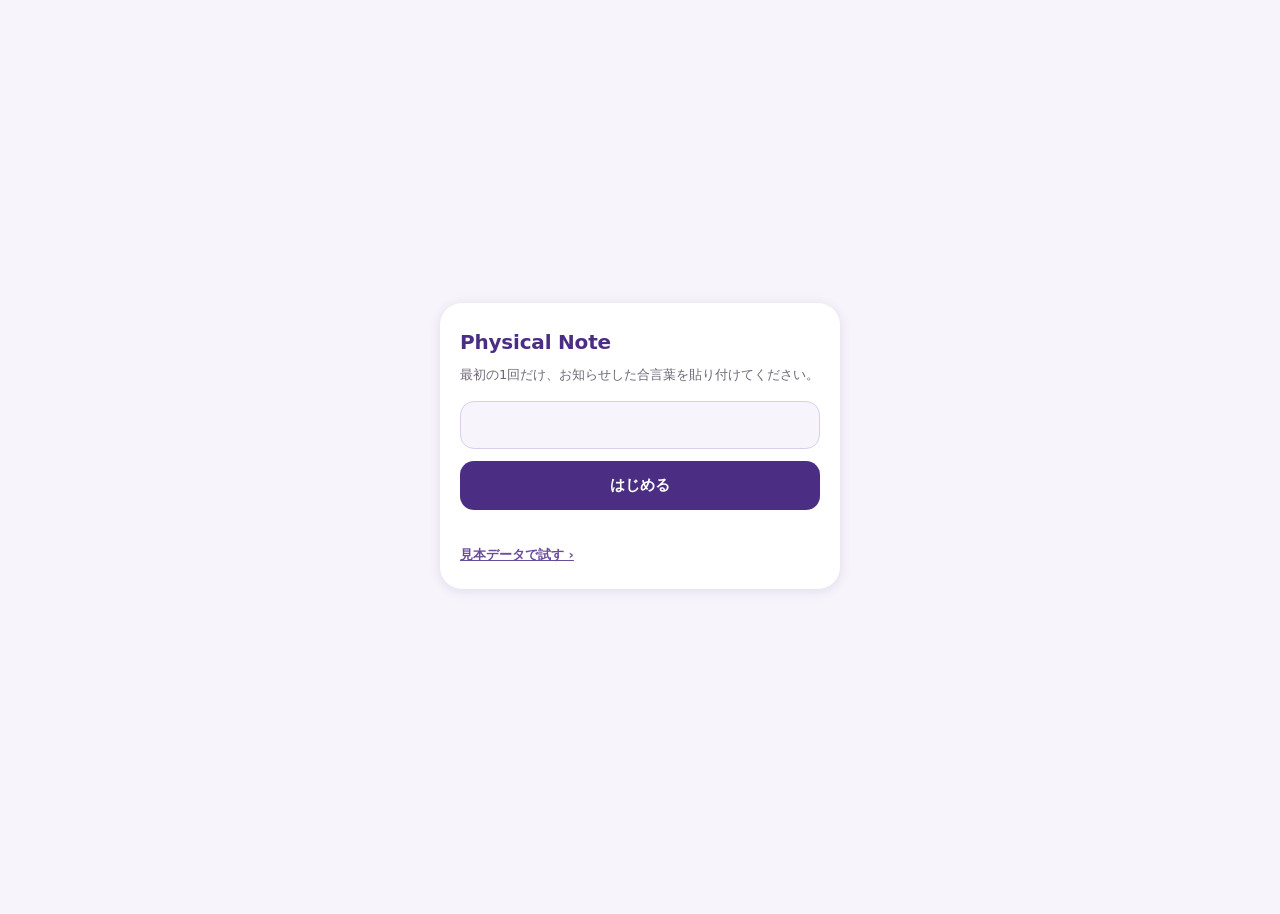
==== index.html @ b38d7dc5 "自分用アプリとGemini版のアプリ名を Physical Note に Co-Authored-By: Claude Opus 5.5 (1M context) <noreply@anthropic" ====
<!DOCTYPE html>
<html lang="ja">
<head>
<meta charset="utf-8">
<title>Physical Note</title>
<meta name="viewport" content="width=device-width, initial-scale=1, viewport-fit=cover">
<meta name="apple-mobile-web-app-capable" content="yes">
<meta name="mobile-web-app-capable" content="yes">
<meta name="apple-mobile-web-app-status-bar-style" content="black-translucent">
<meta name="apple-mobile-web-app-title" content="Physical Note">
<meta name="theme-color" content="#4b2e83">
<meta name="referrer" content="no-referrer">
<link rel="preconnect" href="https://script.google.com" crossorigin>
<link rel="preconnect" href="https://script.googleusercontent.com" crossorigin>
<link rel="apple-touch-icon" href="icon-180.png">
<link rel="icon" type="image/png" href="icon-180.png">
<style>
:root{
  --ink:#2a2238; --sub:#6e6878; --line:#f0ecf6; --bg:#f7f4fb; --card:#fff;
  --p900:#2e1b57; --p800:#4b2e83; --p600:#6a4c9c; --p400:#9a82c4; --p200:#e6dcf5; --p100:#eee8f7;
  --o700:#a3410a; --o500:#d55e00; --o100:#fdebdd; --b700:#0b4f80; --b100:#dcebf7; --y700:#7a5200; --y100:#fff3cf;
}
*{box-sizing:border-box;margin:0;padding:0;-webkit-tap-highlight-color:transparent}
html{-webkit-text-size-adjust:100%;background:var(--bg);overscroll-behavior-y:none}
body{background:var(--bg);color:var(--ink);font:15px/1.5 -apple-system,BlinkMacSystemFont,"Hiragino Sans","Hiragino Kaku Gothic ProN","Noto Sans JP","Yu Gothic UI",Meiryo,system-ui,sans-serif;padding-bottom:calc(78px + env(safe-area-inset-bottom))}
button{font:inherit;border:0;background:none;color:inherit;cursor:pointer;touch-action:manipulation;-webkit-user-select:none;user-select:none;transition:transform .1s ease-out,background-color .1s ease-out}
button:active{transform:scale(.96)}
button:disabled{opacity:.35;transform:none;cursor:default}
.num{font-variant-numeric:tabular-nums}
.wrap{max-width:560px;margin:0 auto}

/* ヘッダー */
.top{background:linear-gradient(135deg,var(--p800),var(--p600));color:#fff;padding:calc(10px + env(safe-area-inset-top)) 16px 14px;border-radius:0 0 22px 22px}
.trow{display:flex;justify-content:space-between;align-items:center;min-height:32px}
.trow .t{font-size:12.5px;font-weight:600;opacity:.88;letter-spacing:.04em}
.datebar{display:flex;align-items:center;justify-content:space-between;margin-top:2px}
.datebar .d,.mhead .m{font-size:22px;font-weight:700;line-height:1.2;letter-spacing:-.01em;font-feature-settings:"palt"}
.round{width:44px;height:44px;border-radius:50%;background:rgba(255,255,255,.16);font-size:22px;display:flex;align-items:center;justify-content:center;color:#fff}
.round:active{background:rgba(255,255,255,.34)}
.chips{display:flex;gap:8px;justify-content:center;margin-top:10px}
.chip{padding:8px 15px;border-radius:18px;font-size:13px;font-weight:700;letter-spacing:.01em;display:inline-flex;align-items:center;gap:6px}
.chip.w{background:#fff;color:var(--p800)}
.chip.w:active{background:var(--p200)}
.chip.g{background:rgba(255,255,255,.16);color:#fff}
.chip.g:active{background:rgba(255,255,255,.34)}
.week{position:relative;margin-top:12px}
.wsel{position:absolute;top:0;left:0;height:100%;border-radius:14px;background:#fff;will-change:transform;box-shadow:0 2px 8px rgba(46,27,87,.18)}
.wbtns{position:relative;display:flex;justify-content:space-between}
.wbtns button{width:13.5%;text-align:center;font-size:11px;padding:6px 0 5px;border-radius:14px;color:#fff;letter-spacing:.02em}
.wbtns button b{display:block;font-size:17px;line-height:1.25;margin-top:1px;letter-spacing:0}
.wbtns button.sel{color:var(--p800)}
.wbtns button.tdy:not(.sel) b{text-decoration:underline;text-underline-offset:3px}
.wbtns i{display:block;width:5px;height:5px;border-radius:50%;margin:3px auto 0}
.wbtns i.on{background:#ffb27a}
.wbtns .sel i.on{background:var(--o500)}
.mhead{display:flex;justify-content:space-between;align-items:center;margin-top:4px}
.mhead .ctl{display:flex;gap:8px}

/* 横スワイプでめくる領域 */
.pager{position:relative;overflow:hidden;touch-action:pan-y;padding-bottom:6px}
.pane{will-change:transform}
.ghost{position:absolute;top:0;left:0;width:100%;pointer-events:none}

/* カード */
.card{background:var(--card);border-radius:18px;margin:12px 16px 0;padding:14px 16px;box-shadow:0 1px 3px rgba(75,46,131,.08)}
.card h3{font-size:13px;color:var(--sub);margin-bottom:10px;display:flex;justify-content:space-between;align-items:center;font-weight:700;letter-spacing:.02em}
.card h3 .a{color:var(--p800);font-weight:700;padding:4px 0 4px 10px}
.kc{display:flex;align-items:center;gap:16px}
.pfc{flex:1;font-size:12.5px}
.pfc .l{display:flex;justify-content:space-between;margin-top:9px}
.pfc .l:first-child{margin-top:0}
.pfc .l b{color:var(--p800)}
.bar{height:8px;border-radius:4px;background:var(--p100);overflow:hidden;margin-top:4px}
.bar span{display:block;height:100%;width:0;background:var(--p600);border-radius:4px;transition:width .45s cubic-bezier(.2,.8,.2,1),background-color .2s}
.bar span.over{background:var(--o500)}
.pfc .rest{font-size:11.5px;color:var(--sub);text-align:right;margin-top:2px;min-height:1.4em}
.pfc .rest b{color:var(--p800);font-size:13px}
.pfc .rest.over,.pfc .rest.over b{color:var(--o700)}
.pfc .rest.done{color:var(--p600);font-weight:700}
.note{font-size:11.5px;color:var(--sub);margin-top:10px;letter-spacing:.01em}
.note:empty{display:none}
.wt{display:flex;gap:10px}
.wt div{flex:1;border-radius:14px;padding:10px 12px;font-size:12px;color:var(--sub)}
.wt div b{display:block;font-size:20px;line-height:1.25;color:var(--ink);margin-top:2px;letter-spacing:-.01em}
.am{background:var(--bg)} .pm{background:var(--o100)}
.item{display:flex;gap:10px;padding:10px 0;border-top:1px solid var(--line);font-size:13px;line-height:1.45;align-items:flex-start}
.item:first-child{border-top:none;padding-top:2px}
.item .body{flex:1;min-width:0;overflow-wrap:anywhere}
.item small{display:block;color:var(--sub);font-size:11.5px;margin-top:3px;letter-spacing:.01em}
.item .k{font-weight:700;color:var(--p800);white-space:nowrap}
.tag{flex:none;font-size:11px;font-weight:700;padding:3px 8px;border-radius:10px;background:var(--o100);color:var(--o700);letter-spacing:.02em}
.tag.p{background:var(--p200);color:var(--p800)} .tag.b{background:var(--b100);color:var(--b700)} .tag.y{background:var(--y100);color:var(--y700)}
.empty{color:var(--sub);font-size:13px;padding:4px 0}
.kv{display:flex;justify-content:space-between;padding:9px 0;border-top:1px solid var(--line);font-size:13px}
.kv:first-child{border-top:none;padding-top:2px}
.kv b{color:var(--p800)}
.loading .card{opacity:.55}

/* 下のナビ（半透明） */
.nav{position:fixed;left:0;right:0;bottom:0;z-index:20;display:flex;padding-bottom:env(safe-area-inset-bottom);background:rgba(255,255,255,.72);-webkit-backdrop-filter:blur(20px) saturate(180%);backdrop-filter:blur(20px) saturate(180%);box-shadow:0 -.5px 0 rgba(75,46,131,.22)}
.nav{justify-content:center}
.nav button{flex:1;max-width:187px;padding:8px 0 7px;font-size:11px;font-weight:600;color:var(--sub);letter-spacing:.02em}
.nav button:active{transform:scale(.92)}
.nav button svg{display:block;margin:0 auto 2px}
.nav button.on{color:var(--p800);font-weight:700}

/* 記録一覧のタブ */
.tabs{display:flex;flex-wrap:wrap;gap:7px;padding:12px 16px 0}
.tabs button{font-size:13px;padding:8px 13px;border-radius:18px;background:#fff;color:var(--p800);border:1px solid #d9cfe9;font-weight:700}
.tabs button:active{background:var(--p100)}
.tabs button.on{background:var(--p800);color:#fff;border-color:var(--p800)}
.sortbar{display:flex;justify-content:flex-end;padding:10px 16px 0}
.sortbar button{min-width:8.5em;text-align:center;font-size:13px;padding:7px 12px;border-radius:16px;background:#fff;color:var(--p800);border:1px solid #d9cfe9;font-weight:700}
.sortbar button:active{background:var(--p100)}
.sortbar button.off{visibility:hidden}

/* カレンダー（下から出るシート） */
.dim{position:fixed;inset:0;background:rgba(30,20,50,.38);z-index:30;opacity:0;pointer-events:none}
.dim.on{pointer-events:auto}
.sheet{position:fixed;left:0;right:0;bottom:-40px;max-width:560px;margin:0 auto;z-index:31;background:#fff;border-radius:24px 24px 0 0;padding:0 18px calc(58px + env(safe-area-inset-bottom));box-shadow:0 -8px 30px rgba(46,27,87,.18);transform:translate3d(0,120%,0);visibility:hidden;touch-action:none}
.grab{padding:8px 0 12px}
.grab i{display:block;width:40px;height:5px;border-radius:3px;background:#d9cfe9;margin:0 auto}
.srow{display:flex;justify-content:space-between;align-items:center}
.srow b{font-size:17px;letter-spacing:-.01em}
.srow .chip{background:var(--bg);color:var(--p800)}
.srow .chip:active{background:var(--p200)}
.months{display:flex;flex-wrap:wrap;gap:6px;margin:10px 0 8px}
.months button{font-size:12.5px;padding:6px 10px;border-radius:13px;background:var(--bg);color:var(--p800)}
.months button.on{background:var(--p600);color:#fff;font-weight:700}
#calBox{touch-action:none;padding-bottom:0}
.cal{width:100%;border-collapse:collapse;table-layout:fixed}
.cal th{font-size:11px;color:var(--sub);font-weight:500;padding:4px 0}
.cal td{text-align:center;padding:1px 0;height:48px;vertical-align:top}
.cal td button{width:44px;height:46px;border-radius:23px;font-size:15px;display:inline-flex;flex-direction:column;align-items:center;justify-content:center}
.cal td button span{width:36px;height:36px;line-height:36px;border-radius:50%;display:block}
.cal td.sel button span{background:var(--p600);color:#fff;font-weight:700}
.cal td.tdy:not(.sel) button span{box-shadow:inset 0 0 0 2px var(--o500);color:var(--o700);font-weight:700}
.cal td i{display:block;width:5px;height:5px;border-radius:50%;margin-top:1px}
.cal td i.on{background:var(--o500)}
.legend{font-size:11.5px;color:var(--sub);margin-top:4px}
.legend span{display:inline-block;width:6px;height:6px;border-radius:50%;background:var(--o500);vertical-align:middle;margin-right:4px}

/* 読み込み表示とエラー */
body::before{content:"";position:fixed;top:0;left:0;right:0;height:env(safe-area-inset-top);background:var(--p800);z-index:45}
/* 下に引っ張って更新：引っ張った分のすき間も紫で埋める */
body{overscroll-behavior-y:none;min-height:100vh}
.ptr{position:fixed;top:env(safe-area-inset-top);left:0;right:0;height:0;z-index:44;background:var(--p800);color:#fff;display:flex;align-items:center;justify-content:center;overflow:hidden;pointer-events:none}
.ptr svg{opacity:0}
.ptr.spin svg{opacity:1;animation:ptrspin .8s linear infinite}
@keyframes ptrspin{to{transform:rotate(360deg)}}
.load{position:fixed;top:env(safe-area-inset-top);left:0;right:0;height:3px;z-index:40;opacity:0;transition:opacity .2s;background:linear-gradient(90deg,transparent,var(--o500),transparent);background-size:200% 100%}
.load.on{opacity:1;animation:ld 1.1s linear infinite} /* 読み込み中だけ動かす（ずっと動かすと画面が重くなる） */
@keyframes ld{from{background-position:100% 0}to{background-position:-100% 0}}
.err{margin:12px 16px 0;padding:12px 14px;border-radius:14px;background:var(--o100);color:var(--o700);font-size:13px;display:none;align-items:center;gap:10px}
.err.on{display:flex}
.err span{flex:1}
.err button{flex:none;background:#fff;color:var(--o700);font-weight:700;padding:7px 12px;border-radius:14px}
svg text{font-family:inherit}
.legend2{display:flex;gap:14px;font-size:11.5px;color:var(--sub);margin-top:6px}
.legend2 span::before{content:"";display:inline-block;width:12px;height:3px;border-radius:2px;margin-right:4px;vertical-align:middle;background:var(--c)}
.hide{display:none!important}

@media (prefers-reduced-motion: reduce){
  button{transition:none} button:active{transform:none;opacity:.6}
  .bar span{transition:none} .load{animation:none;background:var(--o500);height:2px}
}
@media (prefers-reduced-transparency: reduce){
  .nav{background:#fff;-webkit-backdrop-filter:none;backdrop-filter:none}
}
@media (prefers-contrast: more){
  .nav{background:#fff;-webkit-backdrop-filter:none;backdrop-filter:none;box-shadow:0 -1px 0 var(--p800)}
  .card{box-shadow:none;border:1px solid #b5a8cc}
  :root{--sub:#4f4a58}
}
.keyp{position:fixed;inset:0;z-index:60;background:var(--bg);display:flex;align-items:center;justify-content:center;padding:calc(16px + env(safe-area-inset-top)) calc(16px + env(safe-area-inset-right)) calc(24px + env(safe-area-inset-bottom)) calc(16px + env(safe-area-inset-left))} /* 時刻やカメラの部分にかからないよう、上は画面のすき間の分だけ下げる */
.keyp[hidden]{display:none}
.keyc{width:100%;max-width:400px;background:var(--card);border-radius:22px;padding:24px 20px;box-shadow:0 2px 12px rgba(75,46,131,.12)}
.keyc h2{font-size:20px;color:var(--p800);letter-spacing:-.01em}
.keyc p{font-size:13px;color:var(--sub);margin-top:8px}
.keyc input{width:100%;margin-top:16px;font:16px/1.4 ui-monospace,SFMono-Regular,Menlo,monospace;padding:12px 14px;border-radius:14px;border:1px solid #d9cfe9;background:var(--bg);color:var(--ink)}
.keyc input:focus{outline:2px solid var(--p600);outline-offset:1px}
.keyc button{width:100%;margin-top:12px;padding:13px 0;border-radius:14px;background:var(--p800);color:#fff;font-weight:700;font-size:15px}
.keyc .kerr{color:var(--o700);min-height:1.5em}
.links{display:flex;gap:6px}
.links[hidden]{display:none}
.sheetlink.gear{display:flex;align-items:center;padding:4px 7px}
.sheetlink{font-size:12px;font-weight:700;color:#fff;opacity:.9;text-decoration:none;padding:4px 10px;border-radius:999px;background:rgba(255,255,255,.16)}
.sheetlink[hidden]{display:none}
.gemc{max-height:100%;overflow-y:auto;-webkit-overflow-scrolling:touch}
.gemc ol{font-size:13px;color:var(--sub);margin:8px 0 0 1.3em}
.gemc li{margin-top:4px}
.gemc textarea{width:100%;height:30vh;margin-top:14px;font:12px/1.5 ui-monospace,SFMono-Regular,Menlo,monospace;padding:10px 12px;border-radius:14px;border:1px solid #d9cfe9;background:var(--bg);color:var(--ink);resize:vertical}
.gemc .sub{background:transparent;color:var(--p800);border:1px solid #d9cfe9}
/* 見る年の切り替え */
.tbtns{display:flex;gap:6px;align-items:center}
/* ボタンが4つ並ぶので、文字を折り返さず詰める。狭い画面では左の名前を省略する */
.trow .t{flex:1;min-width:0;overflow:hidden;text-overflow:ellipsis;white-space:nowrap}
.trow .links{gap:5px}
.trow .sheetlink{white-space:nowrap;padding:4px 9px}
.trow .sheetlink.gear{padding:4px 7px}
.keyc h3{font-size:14px;color:var(--ink);margin-top:20px;padding-top:14px;border-top:1px solid var(--line)}
.keyc .open{display:block;text-align:center;margin-top:14px;padding:13px 0;border-radius:14px;background:var(--p800);color:#fff;font-weight:700;font-size:15px;text-decoration:none}
.keyc .yrs{display:flex;flex-wrap:wrap;gap:8px;margin-top:14px}
.keyc .yrs button{width:auto;margin:0;padding:8px 14px;border-radius:18px;font-size:13px;background:var(--bg);color:var(--p800);border:1px solid #d9cfe9}
.keyc .yrs button.on{background:var(--p800);color:#fff;border-color:var(--p800)}
.keyc .sub{background:transparent;color:var(--p800);border:1px solid #d9cfe9}
.ybar{margin:12px 16px 0;padding:12px 14px;border-radius:14px;background:var(--p100);color:var(--p800);font-size:13px;display:flex;align-items:center;gap:10px}
.ybar[hidden]{display:none}
.ybar span{flex:1}
.ybar button{flex:none;background:#fff;color:var(--p800);font-weight:700;padding:7px 12px;border-radius:14px}
.demo-bar{position:sticky;top:0;z-index:44;background:var(--o100);color:var(--o700);font-size:12px;font-weight:700;text-align:center;padding:calc(6px + env(safe-area-inset-top)) 12px 6px}
.demo-bar[hidden]{display:none}
/* iPhoneのホーム画面アプリで下に固定した部品が浮くずれを打ち消す（--gapは画面の下端とのずれをJSで測った値） */
.nav{bottom:calc(0px - var(--gap,0px))}
.sheet{bottom:calc(-40px - var(--gap,0px))}
.dim,.keyp{bottom:calc(0px - var(--gap,0px))}
</style>
</head>
<body>
<script>
// iPhoneのホーム画面アプリでは、中身が短い画面などで、下に固定したタブバーやシートが上に浮いてすき間ができることがある。
// 中身の高さを常に画面いっぱい以上にしたうえで、それでも残るずれを毎回測って打ち消す（--gap）
(function(){
  if(!(navigator.standalone||matchMedia('(display-mode: standalone)').matches))return;
  const probe=document.createElement('div');
  probe.style.cssText='position:fixed;top:0;bottom:0;left:0;width:0;visibility:hidden;pointer-events:none';
  document.body.appendChild(probe);
  let raf=0;
  const fit=()=>{
    raf=0;
    const land=matchMedia('(orientation: landscape)').matches;
    const h=land?Math.min(screen.width,screen.height):Math.max(screen.width,screen.height);
    document.body.style.minHeight=Math.max(innerHeight,h)+'px';
    // 固定部品の基準になる枠の下端が画面の下端より上にあれば、その分だけ下げる（キーボードなど大きな差は対象外）
    const gap=Math.round(h-probe.getBoundingClientRect().bottom);
    document.documentElement.style.setProperty('--gap',(gap>0&&gap<=100?gap:0)+'px');
  };
  const later=()=>{if(!raf)raf=requestAnimationFrame(fit);};
  fit();
  addEventListener('resize',later);addEventListener('scroll',later,{passive:true});addEventListener('pageshow',later);
  addEventListener('orientationchange',()=>setTimeout(fit,300));
  document.addEventListener('visibilitychange',later);
  if(window.ResizeObserver)new ResizeObserver(later).observe(document.body);
})();
</script>
<div class="load" id="load"></div>
<div class="ptr" id="ptr" aria-hidden="true"><svg width="22" height="22" viewBox="0 0 24 24" fill="none" stroke="currentColor" stroke-width="2.4" stroke-linecap="round" stroke-linejoin="round"><path d="M20 11a8 8 0 1 0-2.3 5.7"/><path d="M20 4v7h-7"/></svg></div>
<div class="demo-bar" id="demoBar" hidden>見本データで表示しています（実際の記録ではありません）</div>
<div class="keyp" id="keyPanel" hidden>
  <form class="keyc" id="keyForm" autocomplete="off">
    <h2>Physical Note</h2>
    <p>最初の1回だけ、お知らせした合言葉を貼り付けてください。</p>
    <input id="keyIn" type="text" inputmode="text" autocapitalize="off" autocorrect="off" spellcheck="false" aria-label="合言葉">
    <button type="submit">はじめる</button>
    <p class="kerr" id="keyErr"></p>
    <p><a href="demo.html" style="color:var(--p600);font-weight:700">見本データで試す ›</a></p>
  </form>
</div>
<div class="keyp" id="gptPanel" hidden>
  <div class="keyc gemc">
    <h2>ChatGPT用の指示文</h2>
    <p>ChatGPTの「フィジカルノート」プロジェクトに入れている指示文です。書き直したいときや入れ直すときに使います。</p>
    <ol>
      <li>下の「コピー」を押す</li>
      <li>ChatGPTアプリで「フィジカルノート」プロジェクトを開き、右上の「…」から「指示」を開く</li>
      <li>中身を入れ替えて保存</li>
    </ol>
    <textarea id="gptText" readonly aria-label="ChatGPT用の指示文"></textarea>
    <button type="button" id="gptCopy">コピー</button>
    <button type="button" class="sub" id="gptClose">閉じる</button>
    <p class="kerr" id="gptErr"></p>
  </div>
</div>
<div class="keyp" id="yearPanel" hidden>
  <div class="keyc gemc">
    <h2>記録シート</h2>
    <a class="open" id="sheetOpen" target="_blank" rel="noopener">記録シートを開く</a>
    <h3>見る年</h3>
    <p>記録は1年に1つのファイルです。アプリがふだん読むのは今年のファイルだけで、前の年は選んだときだけ読み込みます。</p>
    <div class="yrs" id="yearList"></div>
    <p>新しい年のファイル（「フィジカルノート｜2027」または「栄養・増量管理 2027年」）ができると、ここに自動で加わります。</p>
    <button type="button" class="sub" id="yearClose">閉じる</button>
  </div>
</div>
<div class="keyp" id="setPanel" hidden>
  <div class="keyc gemc">
    <h2>設定</h2>
    <h3 style="font-size:14px;margin-top:16px">「ChatGPT」ボタンで開くチャット</h3>
    <p>いつも使う ChatGPT のチャットのリンクを貼り付けると、「ChatGPT」ボタンでそのチャットが開きます。空欄なら「フィジカルノート」プロジェクトが開きます。</p>
    <p>リンクは、ブラウザで ChatGPT のチャットを開いたときのアドレス（https://chatgpt.com/ で始まるもの）です。</p>
    <input id="setGpt" type="url" inputmode="url" autocapitalize="off" autocorrect="off" spellcheck="false" placeholder="https://chatgpt.com/…" aria-label="ChatGPTのチャットのリンク">
    <button type="button" id="setSave">保存</button>
    <button type="button" class="sub" id="setClose">閉じる</button>
    <p class="kerr" id="setErr"></p>
  </div>
</div>
<div class="wrap">

<!-- 日ごと -->
<section id="v-day">
  <div class="top">
    <div class="trow"><span class="t">Physical Note</span><span class="tbtns"><span class="links" id="gptLinks"><a class="sheetlink" id="gptOpen" rel="noopener">ChatGPT</a><button class="sheetlink" id="gptLink">指示文</button><button class="sheetlink" id="yearPick">記録シート</button><button class="sheetlink gear" id="setLink" aria-label="設定"><svg width="15" height="15" viewBox="0 0 24 24" fill="none" stroke="currentColor" stroke-width="2.2" stroke-linecap="round" stroke-linejoin="round" aria-hidden="true"><circle cx="12" cy="12" r="3"/><path d="M19.4 15a1.7 1.7 0 0 0 .3 1.8l.1.1a2 2 0 1 1-2.8 2.8l-.1-.1a1.7 1.7 0 0 0-1.8-.3 1.7 1.7 0 0 0-1 1.5V21a2 2 0 1 1-4 0v-.1a1.7 1.7 0 0 0-1.1-1.5 1.7 1.7 0 0 0-1.8.3l-.1.1a2 2 0 1 1-2.8-2.8l.1-.1a1.7 1.7 0 0 0 .3-1.8 1.7 1.7 0 0 0-1.5-1H3a2 2 0 1 1 0-4h.1a1.7 1.7 0 0 0 1.5-1.1 1.7 1.7 0 0 0-.3-1.8l-.1-.1a2 2 0 1 1 2.8-2.8l.1.1a1.7 1.7 0 0 0 1.8.3H9a1.7 1.7 0 0 0 1-1.5V3a2 2 0 1 1 4 0v.1a1.7 1.7 0 0 0 1 1.5 1.7 1.7 0 0 0 1.8-.3l.1-.1a2 2 0 1 1 2.8 2.8l-.1.1a1.7 1.7 0 0 0-.3 1.8V9a1.7 1.7 0 0 0 1.5 1H21a2 2 0 1 1 0 4h-.1a1.7 1.7 0 0 0-1.5 1z"/></svg></button></span></span></div>
    <div class="datebar">
      <button class="round" id="prevDay" aria-label="前の日">‹</button>
      <div class="d num" id="dayTitle">—</div>
      <button class="round" id="nextDay" aria-label="次の日">›</button>
    </div>
    <div class="chips">
      <button class="chip w" id="openCal"><svg width="15" height="15" viewBox="0 0 24 24" fill="none" stroke="currentColor" stroke-width="2.2" stroke-linecap="round" stroke-linejoin="round" aria-hidden="true"><rect x="3" y="4.5" width="18" height="16.5" rx="3"/><path d="M3 9.5h18M8 2.5v4M16 2.5v4"/></svg>カレンダー</button>
      <button class="chip g" id="goToday">今日へ</button>
    </div>
    <div class="week"><span class="wsel" id="wsel"></span><div class="wbtns" id="week"></div></div>
  </div>
  <div class="err" id="err"><span id="errText"></span><button data-act="refresh">再読み込み</button></div>
  <div class="ybar" id="yearBar" hidden><span id="yearText"></span><button id="yearBack">今年に戻る</button></div>
  <div class="pager" id="dayBox"><div class="pane" id="dayPane">
    <div class="card">
      <h3><span>栄養</span><span class="num" id="kcalGoal"></span></h3>
      <div class="kc">
        <svg width="108" height="108" viewBox="0 0 108 108" aria-hidden="true">
          <circle cx="54" cy="54" r="46" fill="none" stroke="#eee8f7" stroke-width="11"/>
          <circle id="ringArc" cx="54" cy="54" r="46" fill="none" stroke="#6a4c9c" stroke-width="11" stroke-linecap="round" stroke-dasharray="0 400" transform="rotate(-90 54 54)" style="opacity:0"/>
          <text id="ringNum" class="num" x="54" y="52" text-anchor="middle" font-size="20" font-weight="700" fill="#2a2238">—</text>
          <text id="ringSub" x="54" y="70" text-anchor="middle" font-size="11" fill="#6e6878">kcal</text>
        </svg>
        <div class="pfc" id="pfc"></div>
      </div>
      <div class="note" id="nutNote"></div>
    </div>
    <div class="card">
      <h3><span>体重</span><span class="num" id="wGoal"></span></h3>
      <div class="wt"><div class="am">朝<b class="num" id="wAm">—</b></div><div class="pm">夜<b class="num" id="wPm">—</b></div></div>
    </div>
    <div class="card">
      <h3><span>トレーニング</span></h3>
      <div id="train"></div>
    </div>
    <div class="card">
      <h3><span id="mealTitle">食事</span><button class="a" id="toList">一覧で見る ›</button></h3>
      <div id="meals"></div>
    </div>
  </div></div>
</section>

<!-- 記録一覧 -->
<section id="v-list" class="hide">
  <div class="top">
    <div class="trow"><span class="t">記録一覧</span></div>
    <div class="mhead"><div class="m num" id="listMonth">—</div>
      <div class="ctl"><button class="round" id="lPrev" aria-label="前の月">‹</button><button class="round" id="lNext" aria-label="次の月">›</button></div></div>
  </div>
  <div class="tabs" id="tabs"></div>
  <div class="sortbar"><button id="sortBtn" data-sort="1" aria-label="並び順を切り替える"></button></div>
  <div class="pager" id="listBox"><div class="pane" id="listBody"></div></div>
</section>

<!-- グラフ -->
<section id="v-graph" class="hide">
  <div class="top">
    <div class="trow"><span class="t">グラフ</span></div>
    <div class="mhead"><div class="m num" id="gMonth">—</div>
      <div class="ctl"><button class="round" id="gPrev" aria-label="前の月">‹</button><button class="round" id="gNext" aria-label="次の月">›</button></div></div>
  </div>
  <div class="pager" id="graphBox"><div class="pane" id="graphPane">
    <div class="card"><h3><span>体重の推移</span><span class="num" id="gW"></span></h3><div id="chartW"></div>
      <div class="legend2"><span style="--c:#6a4c9c">朝</span><span style="--c:#d55e00">夜</span><span style="--c:#9a82c4">目標</span></div></div>
    <div class="card"><h3><span>カロリー</span><span class="num" id="gK"></span></h3><div id="chartK"></div>
      <div class="legend2"><span style="--c:#9a82c4">摂取</span><span style="--c:#d55e00">目標</span></div></div>
    <div class="card"><h3><span>この月の平均（記録がある日）</span><span class="num" id="gN"></span></h3><div id="gAvg"></div></div>
  </div></div>
</section>
</div>

<nav class="nav">
  <button data-v="day" class="on"><svg width="22" height="22" viewBox="0 0 24 24" fill="none" stroke="currentColor" stroke-width="2"><rect x="3" y="4" width="18" height="17" rx="3"/><path d="M3 9h18M8 2v4M16 2v4"/></svg>今日</button>
  <button data-v="list"><svg width="22" height="22" viewBox="0 0 24 24" fill="none" stroke="currentColor" stroke-width="2"><path d="M8 6h13M8 12h13M8 18h13"/><circle cx="3.5" cy="6" r="1.2"/><circle cx="3.5" cy="12" r="1.2"/><circle cx="3.5" cy="18" r="1.2"/></svg>記録一覧</button>
  <button data-v="graph"><svg width="22" height="22" viewBox="0 0 24 24" fill="none" stroke="currentColor" stroke-width="2"><path d="M3 20h18"/><path d="M5 16l5-6 4 3 6-8"/></svg>グラフ</button>
</nav>

<div class="dim" id="dim"></div>
<div class="sheet" id="calSheet" role="dialog" aria-label="日付を選ぶ">
  <div class="grab"><i></i></div>
  <div class="srow"><b>日付を選ぶ</b><button class="chip" id="calToday">今日</button></div>
  <div class="months" id="calMonths"></div>
  <div class="pager" id="calBox"><div class="pane" id="calPane"><table class="cal" id="cal"></table></div></div>
  <div class="legend"><span></span>記録がある日　<b style="color:var(--o700)">◯</b> 今日</div>
</div>

<script>
// 記録はスプレッドシートの読み取り口（Apps Script）から、合言葉付きで読み込む
const API='https://script.google.com/macros/s/AKfycbwfmPdv0J-nYvJW5dZbTi5FD_eMk__3YrYoypYoy03asBcugknrquWIVZD4bNkuiis/exec';
const LS_KEY='physicalnote.key';
function appKey(){
  const m=location.hash.match(/[#&]k=([^&]+)/);
  if(m){const k=decodeURIComponent(m[1]);try{localStorage.setItem(LS_KEY,k);}catch(_){}return k;}
  try{return localStorage.getItem(LS_KEY)||'';}catch(_){return '';}
}
function askKey(msg){
  const p=document.getElementById('keyPanel');
  document.getElementById('keyErr').textContent=msg||'';
  p.hidden=false;
}
document.getElementById('keyForm').addEventListener('submit',e=>{
  e.preventDefault();
  const k=document.getElementById('keyIn').value.trim();if(!k)return;
  try{localStorage.setItem(LS_KEY,k);}catch(_){}
  if(/[#&]k=/.test(location.hash))history.replaceState(null,'',location.pathname+location.search);
  document.getElementById('keyPanel').hidden=true;
  refresh();
});
// ?demo で開くと、記録の代わりに架空の見本データで動く（友達に見せる用）
const DEMO=/[?&]demo\b/.test(location.search);
function demoMonth(ym){
  let seed=0;for(const ch of ym)seed=(seed*31+ch.charCodeAt(0))>>>0;
  const rnd=()=>{seed=(seed*1664525+1013904223)>>>0;return seed/4294967296;};
  const now=new Date(),pad2=n=>('0'+n).slice(-2);
  const today=now.getFullYear()+'-'+pad2(now.getMonth()+1)+'-'+pad2(now.getDate());
  const n=new Date(Date.UTC(+ym.slice(0,4),+ym.slice(5,7),0)).getUTCDate();
  const settings={kcal:2600,p:140,f:70,c:350,weight:68};
  const menu=[['朝食','オートミール・ヨーグルト・バナナ',520,28,12,78],['昼食','鶏むね肉の定食',760,48,18,96],['トレーニング後','プロテイン1杯',130,25,2,4],['夕食','鮭の塩焼き・ご飯・味噌汁',690,38,20,84],['間食','ミックスナッツ30g',180,5,16,6]];
  const parts=['胸','背中','脚','肩','腕'];
  const meals=[],weights=[],training=[],body=[],days=[];
  let w=70.4-(+ym.slice(5,7))*0.15;
  for(let d=1;d<=n;d++){
    const k=ym+'-'+pad2(d);
    if(k>today){days.push({date:k,am:null,pm:null,kcal:null,p:null,f:null,c:null,meals:0,done:false,training:'',minutes:null,sets:null});continue;}
    const ms=menu.filter(()=>rnd()>0.15);
    ms.forEach((m,i)=>meals.push({id:k+'-'+i,date:k,time:'',kind:m[0],content:m[1],kcal:Math.round(m[2]*(0.9+rnd()*0.25)),p:m[3],f:m[4],c:m[5],status:'推定'}));
    w+=(rnd()-0.55)*0.3;const am=Math.round(w*10)/10,pm=Math.round((w+0.6+rnd()*0.3)*10)/10;
    weights.push({date:k,when:'朝',kg:am,note:''});if(rnd()>0.3)weights.push({date:k,when:'夜',kg:pm,note:''});
    const dow=new Date(Date.UTC(+ym.slice(0,4),+ym.slice(5,7)-1,d)).getUTCDay();
    let tr='';
    if(dow!==0&&dow!==3){const part=parts[(d+dow)%parts.length],sets=12+Math.floor(rnd()*10),min=60+Math.floor(rnd()*4)*15;
      training.push({date:k,kind:'筋トレ',part,minutes:min,memo:'',sets,detail:part+sets+'セット'});tr=part;}
    if(dow===1)body.push({monday:k,measured:k,weight:am,fat:Math.round((15+rnd()*2)*10)/10,muscle:Math.round((54+rnd())*10)/10,status:'測定済み'});
    const sum=f=>meals.filter(m=>m.date===k).reduce((a,m)=>a+m[f],0);
    days.push({date:k,am,pm:weights.some(x=>x.date===k&&x.when==='夜')?pm:null,kcal:sum('kcal'),p:sum('p'),f:sum('f'),c:sum('c'),meals:ms.length,done:k<today,training:tr,minutes:null,sets:null});
  }
  const recipes=[{name:'鶏むね肉のトマト煮',ver:2,kcal:420,p:42,f:9,c:38,servings:4,status:'確定'},{name:'プロテインオーツ',ver:1,kcal:380,p:30,f:8,c:48,servings:1,status:'確定'}];
  return {ym,today,settings,meals,weights,training,body,days,recipes};
}
async function apiLoad(ym){
  if(DEMO){const d=demoMonth(ym);return {d,text:JSON.stringify(d)};}
  const k=appKey();
  if(!k){askKey();throw new Error('合言葉が未設定です');}
  const res=await fetch(API+'?k='+encodeURIComponent(k)+'&ym='+encodeURIComponent(ym),{cache:'no-store'});
  if(!res.ok)throw new Error('通信エラー（'+res.status+'）');
  const text=await res.text(),d=JSON.parse(text);
  if(d&&d.error){
    if(d.error==='unauthorized'){askKey('合言葉が違うようです。もう一度貼り付けてください。');throw new Error('合言葉が違います');}
    if(d.error==='no_file')throw new Error(ym.slice(0,4)+'年の記録ファイルが見つかりません');
    throw new Error(d.error);
  }
  return {d,text};
}
if(DEMO)document.getElementById('demoBar').hidden=false;

// ChatGPT の「フィジカルノート」プロジェクトへ飛ぶボタンと、そこに入れている指示文（chatgpt.txt）
// chatgpt.com のリンクは、iPhone に ChatGPT アプリが入っていればアプリで開く
const CHATGPT_URL='https://chatgpt.com/g/g-p-6adacd56cec48191952dcab46fca562a';
const LS_GPTURL='physicalnote.gpturl',GPT_RE=/^https:\/\/(chatgpt\.com|chat\.openai\.com)\//;
function gptUrl(){try{const u=localStorage.getItem(LS_GPTURL)||'';return GPT_RE.test(u)?u:'';}catch(_){return '';}}
document.getElementById('gptOpen').href=CHATGPT_URL;
document.getElementById('gptOpen').addEventListener('click',e=>{
  e.preventDefault();
  const url=gptUrl()||CHATGPT_URL,ua=navigator.userAgent;
  // Android は ChatGPT アプリ（com.openai.chatgpt）で開き、入っていなければブラウザで開く
  if(/Android/i.test(ua)){location.href='intent://'+url.replace(/^https:\/\//,'')+'#Intent;scheme=https;package=com.openai.chatgpt;S.browser_fallback_url='+encodeURIComponent(url)+';end';return;}
  // iPhone は同じ画面でリンクを開くと、入っていれば ChatGPT アプリが受け取る
  if(/iPhone|iPad|iPod/i.test(ua)||(/Macintosh/.test(ua)&&navigator.maxTouchPoints>1)){location.href=url;return;}
  window.open(url,'_blank','noopener');
});
// 設定
document.getElementById('setLink').addEventListener('click',()=>{document.getElementById('setGpt').value=gptUrl();document.getElementById('setErr').textContent='';document.getElementById('setPanel').hidden=false;});
document.getElementById('setGpt').addEventListener('input',()=>{document.getElementById('setErr').textContent='';});
document.getElementById('setClose').addEventListener('click',()=>{document.getElementById('setPanel').hidden=true;});
document.getElementById('setSave').addEventListener('click',()=>{
  const v=document.getElementById('setGpt').value.trim(),err=document.getElementById('setErr');
  if(v&&!GPT_RE.test(v)){err.textContent='https://chatgpt.com/ で始まるリンクを貼り付けてください';return;}
  try{v?localStorage.setItem(LS_GPTURL,v):localStorage.removeItem(LS_GPTURL);}catch(_){}
  document.getElementById('setPanel').hidden=true;
});
if(DEMO)document.getElementById('gptLinks').hidden=true;
document.getElementById('gptLink').addEventListener('click',async()=>{
  const box=document.getElementById('gptPanel'),ta=document.getElementById('gptText'),err=document.getElementById('gptErr');
  err.textContent='';box.hidden=false;
  try{
    if(!ta.value){const r=await fetch('chatgpt.txt',{cache:'no-cache'});if(!r.ok)throw 0;ta.value=await r.text();}
  }catch(_){err.textContent='指示文を読み込めませんでした。通信を確認してもう一度開いてください';}
});
document.getElementById('gptClose').addEventListener('click',()=>{document.getElementById('gptPanel').hidden=true;});
document.getElementById('gptCopy').addEventListener('click',async()=>{
  const ta=document.getElementById('gptText'),b=document.getElementById('gptCopy');if(!ta.value)return;
  try{await navigator.clipboard.writeText(ta.value);}catch(_){ta.select();document.execCommand('copy');}
  b.textContent='コピーしました';setTimeout(()=>{b.textContent='コピー';},2000);
});
['touchstart','touchmove','touchend'].forEach(t=>['gptPanel','setPanel'].forEach(id=>document.getElementById(id).addEventListener(t,e=>e.stopPropagation(),{passive:true})));

const TYPES=['選択日の食事','日別まとめ','食事','朝夜体重','月曜体組成','レシピ','トレーニング'];
const WD='日月火水木金土';
const LS_OLD='physicalnote.month'; // 以前の保存形式（今月だけ）
const LSM=DEMO?null:'physicalnote.months'; // 読み込んだ月をすべて保存しておき、次に開いたときすぐ出す
const LSORT='physicalnote.sort';
const S={view:'day',date:null,today:null,year:null,listYm:null,graphYm:null,calYm:null,type:'選択日の食事',desc:true,
  cache:{},raw:{},at:{},pending:{},jobs:{},failed:{},loading:0,lastFetch:0,touched:false,weekStart:null,suppressUntil:0};
const $=id=>document.getElementById(id);
const RM=matchMedia('(prefers-reduced-motion: reduce)');
const fmt=n=>n==null?'—':Math.round(n).toLocaleString('ja-JP');
const fmt1=n=>n==null?'—':(Math.round(n*10)/10).toFixed(1);
const esc=s=>String(s==null?'':s).replace(/[&<>"]/g,c=>({'&':'&amp;','<':'&lt;','>':'&gt;','"':'&quot;'}[c]));
const pad=n=>('0'+n).slice(-2);
const keyOf=d=>d.getUTCFullYear()+'-'+pad(d.getUTCMonth()+1)+'-'+pad(d.getUTCDate());
const parse=k=>{const [y,m,d]=k.split('-').map(Number);return new Date(Date.UTC(y,m-1,d));};
const addDays=(k,n)=>{const d=parse(k);d.setUTCDate(d.getUTCDate()+n);return keyOf(d);};
const ymOf=k=>k.slice(0,7);
const addMonth=(ym,n)=>{const d=new Date(Date.UTC(+ym.slice(0,4),+ym.slice(5,7)-1+n,1));return d.getUTCFullYear()+'-'+pad(d.getUTCMonth()+1);};
const ymLabel=ym=>{const [y,m]=ym.split('-').map(Number);return y+'年'+m+'月';};
const dayLabel=k=>{const d=parse(k);return (d.getUTCMonth()+1)+'月'+d.getUTCDate()+'日（'+WD[d.getUTCDay()]+'）';};
const inYear=ym=>Number(ym.slice(0,4))===S.year;
const clampDate=k=>{const a=S.year+'-01-01',b=S.year+'-12-31';return k<a?a:k>b?b:k;};
const kindTag=k=>/朝|昼|夕|夜|間食|食/.test(k)?'':'p';
const fmtH=m=>{const h=m/60;return (Number.isInteger(h)?h:h.toFixed(1))+'時間';};

// ---------- 動き：ばね（途中でつかめる・指の速さを引き継ぐ） ----------
function Spring(apply){
  let x=0,v=0,tg=0,k=0,c=0,raf=0,last=0,cb=null;
  const tick=now=>{
    const dt=Math.min((now-last)/1000,1/30);last=now;
    for(let t=0;t<dt;t+=1/240){const h=Math.min(1/240,dt-t);const a=-k*(x-tg)-c*v;v+=a*h;x+=v*h;}
    if(Math.abs(x-tg)<.4&&Math.abs(v)<8){x=tg;v=0;raf=0;apply(x);const f=cb;cb=null;f&&f();return;}
    apply(x);raf=requestAnimationFrame(tick);
  };
  return {
    get x(){return x;},
    stop(){if(raf)cancelAnimationFrame(raf);raf=0;cb=null;},
    set(val){this.stop();x=val;v=0;apply(x);},
    to(target,o,done){
      o=o||{};tg=target;if(o.velocity!=null)v=o.velocity;cb=done||null;
      const r=o.response||.35,z=o.damping==null?1:o.damping;
      k=Math.pow(2*Math.PI/r,2);c=4*Math.PI*z/r;
      if(RM.matches||(Math.abs(x-tg)<.4&&Math.abs(v)<8)){this.stop();x=tg;v=0;apply(x);done&&done();return;}
      if(!raf){last=performance.now();raf=requestAnimationFrame(tick);}
    }
  };
}
const project=(v,d=.998)=>(v/1000)*d/(1-d);
const rubber=(o,dim,c=.55)=>(o*dim*c)/(dim+c*Math.abs(o));
const fade=el=>el.animate&&el.animate([{opacity:.3},{opacity:1}],{duration:180,easing:'ease-out'});

// 指の動きを追う（少し動いてから縦か横かを決める。斜めでも横寄りなら横として扱う）
const isX=(dx,dy)=>Math.abs(dx)>Math.abs(dy)*.7;
function gesture(el,o){
  let id=null,x0=0,y0=0,lock=null,h=[],t0=null,tLock=null;
  // iPhoneは斜めに動くとすぐ縦スクロールを始めるので、横と決めたら先に縦スクロールを止める
  el.addEventListener('touchstart',e=>{tLock=null;t0=e.touches.length===1?[e.touches[0].clientX,e.touches[0].clientY,e]:null;},{passive:true});
  el.addEventListener('touchmove',e=>{
    if(!t0)return;
    if(!tLock){
      const dx=e.touches[0].clientX-t0[0],dy=e.touches[0].clientY-t0[1];if(Math.hypot(dx,dy)<5)return;
      tLock=isX(dx,dy)&&o.axes(t0[2]).includes('x')?'x':'y';
    }
    if(tLock==='x'&&e.cancelable)e.preventDefault();
  },{passive:false});
  el.addEventListener('pointerdown',e=>{
    if(!e.isPrimary||e.pointerType==='mouse')return;
    id=e.pointerId;x0=e.clientX;y0=e.clientY;lock=null;h=[[e.clientX,e.clientY,e.timeStamp]];
    o.down&&o.down(e);
  });
  el.addEventListener('pointermove',e=>{
    if(e.pointerId!==id)return;
    h.push([e.clientX,e.clientY,e.timeStamp]);while(h.length>2&&e.timeStamp-h[0][2]>100)h.shift();
    if(!lock){
      const dx=e.clientX-x0,dy=e.clientY-y0;if(Math.hypot(dx,dy)<10)return;
      const ax=e.pointerType==='touch'&&tLock?tLock:isX(dx,dy)?'x':'y';
      if(!o.axes(e).includes(ax)){id=null;o.end(null,0,0,0,0,true);return;}
      lock=ax;x0=e.clientX;y0=e.clientY;
      try{el.setPointerCapture(id);}catch(_){}
    }
    o.move(lock,e.clientX-x0,e.clientY-y0);
  });
  const fin=(e,cancel)=>{
    if(e.pointerId!==id)return;id=null;
    if(lock)S.suppressUntil=performance.now()+350;
    let vx=0,vy=0;const a=h[0],b=h[h.length-1];
    if(h.length>1&&e.timeStamp-b[2]<80){const dt=(b[2]-a[2])/1000;if(dt>0){vx=(b[0]-a[0])/dt;vy=(b[1]-a[1])/dt;}}
    o.end(lock,e.clientX-x0,e.clientY-y0,vx,vy,cancel);
  };
  el.addEventListener('pointerup',e=>fin(e,false));
  el.addEventListener('pointercancel',e=>fin(e,true));
}
// ドラッグの直後に指を離した場所のボタンが反応しないようにする
window.addEventListener('click',e=>{if(performance.now()<S.suppressUntil){S.suppressUntil=0;e.stopPropagation();e.preventDefault();}},true);
document.addEventListener('pointerdown',()=>{S.suppressUntil=0;},true);
document.addEventListener('touchstart',()=>{},{passive:true}); // iPhoneで押した瞬間の反応を出す

// 横にめくる（日・月）。今の内容と次の内容が一緒に動く
function Pager(box,pane,o){
  let ghost=null,g0=0;
  const W=()=>box.clientWidth||360;
  const sp=Spring(x=>{
    pane.style.transform=x?'translate3d('+x+'px,0,0)':'';
    if(ghost)ghost.style.transform='translate3d('+(x-ghost._dir*W())+'px,0,0)';
  });
  const drop=()=>{if(ghost){ghost.remove();ghost=null;}};
  const allowed=dir=>o.canGo(dir)||(ghost&&ghost._dir===-dir);
  function go(dir,v,mut){
    if(!mut&&!o.canGo(dir)){sp.to(0,{velocity:v||0},drop);return;}
    const x=sp.x;drop();
    if(RM.matches){(mut||o.step)(dir);o.paint();sp.set(0);fade(pane);return;}
    ghost=pane.cloneNode(true);ghost.removeAttribute('id');ghost.querySelectorAll('[id]').forEach(n=>n.removeAttribute('id'));
    ghost.classList.add('ghost');ghost._dir=dir;box.appendChild(ghost);
    (mut||o.step)(dir);o.paint();
    sp.set(x+dir*W());
    sp.to(0,{velocity:v||0,damping:1,response:.4},drop);
  }
  return {
    go,
    grab(){sp.stop();g0=sp.x;},
    drag(dx){const x=g0+dx;sp.set(allowed(x<0?1:-1)?x:rubber(x,W()));},
    release(dx,v){
      if(dx==null){sp.to(0,{},drop);return;}
      const x=g0+dx,dir=x<0?1:-1;
      const commit=Math.abs(v)>350?(Math.sign(v)===Math.sign(x)&&Math.abs(x)>16):Math.abs(x+project(v))>W()*.38;
      if(commit&&allowed(dir))go(dir,v);else sp.to(0,{velocity:v,damping:1,response:.35},drop);
    }
  };
}

// ---------- データ ----------
function setLoading(n){S.loading+=n;$('load').classList.toggle('on',S.loading>0);}
// 何回も届いた結果を、次の描画で1回だけまとめて描く
let paintRaf=0;
function schedulePaint(){if(!paintRaf)paintRaf=requestAnimationFrame(()=>{paintRaf=0;paintAll();});}
let saveT=0;
function saveCache(){
  if(!LSM)return;clearTimeout(saveT);
  saveT=setTimeout(()=>{try{const o={};Object.keys(S.raw).filter(ym=>ym.slice(0,4)===S.today.slice(0,4)).forEach(ym=>o[ym]=S.raw[ym]);localStorage.setItem(LSM,JSON.stringify(o));localStorage.removeItem(LS_OLD);}catch(_){}},400);
}
// 読み込みは同時に2件まで。今見ている月を先に、となりの月は後回し
const queue=[];let active=0;
function pump(){
  while(active<2&&queue.length){const j=queue.shift();delete S.jobs[j.ym];active++;
    apiLoad(j.ym).then(j.ok,j.ng).finally(()=>{active--;pump();});}
}
function fetchMonth(ym,low){
  if(S.pending[ym]){const j=S.jobs[ym];if(j&&!low&&j.low){queue.splice(queue.indexOf(j),1);j.low=false;queue.unshift(j);}return S.pending[ym];}
  setLoading(1);
  return S.pending[ym]=new Promise(res=>{
    const j=S.jobs[ym]={ym,low:!!low,
      ok:({d,text})=>{
        delete S.pending[ym];setLoading(-1);delete S.failed[ym];S.at[ym]=S.lastFetch=Date.now();
        const changed=S.raw[ym]!==text;S.cache[ym]=d;S.raw[ym]=text;
        const moved=syncToday(d);
        if(!Object.keys(S.failed).length)$('err').classList.remove('on');
        if(changed)saveCache();
        if(changed||moved)schedulePaint(); // 前回と同じ内容なら描き直さない
        res(d);
      },
      ng:e=>{
        delete S.pending[ym];setLoading(-1);S.failed[ym]=true;
        $('errText').textContent=(S.cache[ym]?'最新の記録を読み込めませんでした。前回の内容を表示しています':'読み込みに失敗しました')+'（'+(e&&e.message||e)+'）';$('err').classList.add('on');
        schedulePaint();res(null);
      }};
    if(low)queue.push(j);else queue.unshift(j);
    pump();
  });
}
// 保存してある内容があればすぐ返し、まだこの起動で読み直していなければ裏で最新を取りにいく
function need(ym,low){
  if(!inYear(ym))return null;const d=S.cache[ym];
  if(!S.at[ym]&&!S.failed[ym])fetchMonth(ym,low);
  return d||null;
}
function refresh(){S.failed={};$('err').classList.remove('on');
  Object.keys(S.at).forEach(ym=>S.at[ym]=0); // ほかの月は次に見たときに読み直す
  const yms=new Set([ymOf(S.date),S.view==='list'?S.listYm:null,S.view==='graph'?S.graphYm:null,sheetShown?S.calYm:null].filter(ym=>ym&&inYear(ym)));
  return Promise.all([...yms].map(ym=>fetchMonth(ym)));}
function syncToday(d){
  if(!d.today||d.today===S.today)return false;
  const follow=S.date===S.today||!S.touched,wasThis=S.year===+String(S.today).slice(0,4);
  S.today=d.today;
  if(wasThis||follow){S.year=+d.today.slice(0,4);applyDate(follow?d.today:S.date);} // 前の年を見ているときはそのまま
  paintYear();
  return true;
}
function hasRecord(k){const d=S.cache[ymOf(k)];if(!d)return false;const r=d.days.find(x=>x.date===k);return !!(r&&(r.meals>0||r.am!=null||r.pm!=null||r.training));}
function applyDate(k){S.date=clampDate(k);S.listYm=S.graphYm=ymOf(S.date);}
// ---------- 見る年 ----------
// 記録は1年に1ファイル。読み取り口が、年ごとのファイルを選んで返す（今年のファイル以外は、選んだときだけ読む）
const FIRST_YEAR=2026; // 記録がある最初の年
const thisYear=()=>+S.today.slice(0,4);
function setYear(y){
  if(!y||y===S.year)return;
  S.year=y;S.touched=y!==thisYear();
  applyDate(y===thisYear()?S.today:keyOf(parse(y+S.today.slice(4)))); // 前の年は、今日と同じ月日から
  if(sheetShown)closeCal();
  paintAll();paintYear();
}
// 年ごとの記録シート。分かっていない年は、ドライブでその年のファイルを探す
const SHEETS={2026:'https://docs.google.com/spreadsheets/d/1snJJARGhmVVdWXeCDIoghGYahkcrfpisr29HYVYaGJU/edit'};
const sheetUrl=y=>SHEETS[y]||'https://drive.google.com/drive/search?q='+encodeURIComponent('フィジカルノート｜'+y);
function paintYear(){
  const past=S.year!==thisYear();
  $('yearBar').hidden=!past;if(past)$('yearText').textContent=S.year+'年の記録を見ています';
}
function openYears(){
  const ys=[];for(let y=thisYear();y>=Math.min(FIRST_YEAR,thisYear());y--)ys.push(y);
  $('yearList').innerHTML=ys.map(y=>`<button type="button" data-year="${y}" class="${y===S.year?'on':''}">${y}年${y===thisYear()?'（今年）':''}</button>`).join('');
  $('sheetOpen').href=sheetUrl(S.year);$('sheetOpen').textContent=S.year+'年の記録シートを開く';
  $('yearPanel').hidden=false;
}

// ---------- 日ごと ----------
const ringSp=Spring(p=>{const c=2*Math.PI*46,a=$('ringArc');a.setAttribute('stroke-dasharray',(c*p/100)+' '+c);a.style.opacity=p>.5?1:0;});
const weekSp=Spring(x=>{$('wsel').style.transform='translate3d('+x+'px,0,0)';});
function buildPfc(){$('pfc').innerHTML=[['p','P たんぱく質'],['f','F 脂質'],['c','C 炭水化物']].map(([f,l])=>
  `<div class="l"><span>${l}</span><b class="num" id="pv-${f}">—</b></div><div class="bar"><span id="pb-${f}"></span></div><div class="rest num" id="pr-${f}"></div>`).join('');}
function paintDay(){
  const k=S.date;$('dayTitle').textContent=dayLabel(k);
  drawWeek();
  const d=need(ymOf(k));
  need(ymOf(addDays(k,-7)),true);need(ymOf(addDays(k,7)),true);
  $('dayPane').classList.toggle('loading',!d);
  if(!d){$('nutNote').textContent=S.failed[ymOf(k)]?'読み込めませんでした。上の「再読み込み」を押してください。':'読み込み中…';return;}
  const st=d.settings,row=d.days.find(x=>x.date===k)||{};
  const meals=d.meals.filter(m=>m.date===k);
  const sum=f=>meals.reduce((a,m)=>a+(m[f]||0),0);
  const val=f=>row[f]!=null?row[f]:(meals.length?sum(f):null);
  const kcal=val('kcal'),g=st.kcal,over=kcal!=null&&g&&kcal>g;
  $('kcalGoal').textContent='目標 '+fmt(g)+' kcal';
  $('ringArc').setAttribute('stroke',over?'#d55e00':'#6a4c9c');
  ringSp.to(kcal!=null&&g?Math.min(kcal/g,1)*100:0,{damping:1,response:.5});
  $('ringNum').textContent=fmt(kcal);
  $('ringSub').textContent=kcal==null?'kcal':(over?'超過 '+fmt(kcal-g):'残り '+fmt(g-kcal));
  ['p','f','c'].forEach(f=>{const v=val(f),gg=st[f];
    $('pv-'+f).textContent=fmt(v)+' / '+fmt(gg)+' g';
    const b=$('pb-'+f);b.style.width=(v!=null&&gg?Math.min(v/gg,1)*100:0)+'%';b.classList.toggle('over',!!(v!=null&&gg&&v>gg));
    // あと何g食べればいいか（四捨五入した値どうしで比べる）
    const r=$('pr-'+f),left=gg?Math.round(gg)-Math.round(v||0):null;
    r.className='rest num'+(left!=null&&left<0?' over':left===0?' done':'');
    r.innerHTML=left==null?'':left>0?'あと <b>'+fmt(left)+'</b> g':left<0?'<b>'+fmt(-left)+'</b> g オーバー':'目標ぴったり';});
  $('nutNote').textContent=!meals.length?'この日の食事はまだ記録されていません。':(meals.some(m=>['kcal','p','f','c'].some(f=>m[f]==null))?'栄養が未入力の食事があるため、記録済みの分だけの合計です。':'');
  $('wGoal').textContent='目標 '+fmt1(st.weight)+' kg';
  $('wAm').textContent=row.am!=null?fmt1(row.am)+' kg':'未記録';
  $('wPm').textContent=row.pm!=null?fmt1(row.pm)+' kg':'未記録';
  const tr=d.training.filter(t=>t.date===k);
  $('train').innerHTML=tr.length?tr.map(t=>`<div class="item"><span class="tag p">${esc(t.kind)}</span><div class="body">${esc(t.part||(t.kind==='オフ'?'オフ':'部位未記入'))}<small>${t.minutes!=null?fmtH(t.minutes):'時間未記入'}${t.sets!=null?' ・ '+esc(t.sets)+'セット':''}${t.detail?' ・ '+esc(t.detail):''}</small></div></div>`).join(''):'<div class="empty">記録なし</div>';
  $('mealTitle').textContent='食事（'+meals.length+'件）';
  $('meals').innerHTML=meals.length?meals.map(mealItem).join(''):'<div class="empty">この日の食事はまだ記録されていません</div>';
}
function mealItem(m){return `<div class="item"><span class="tag ${kindTag(m.kind)}">${esc(m.kind)}</span><div class="body">${esc(m.content)}<small class="num">P ${fmt(m.p)} / F ${fmt(m.f)} / C ${fmt(m.c)}${m.status?' ・'+esc(m.status):''}${m.time?' ・'+esc(m.time):''}</small></div><span class="k num">${fmt(m.kcal)}</span></div>`;}
function drawWeek(){
  const k=S.date,start=addDays(k,-parse(k).getUTCDay());
  const keys=[...Array(7)].map((_,i)=>addDays(start,i));
  keys.forEach(x=>need(ymOf(x),true));
  $('week').innerHTML=keys.map(x=>{const d=parse(x);
    return `<button data-k="${x}" class="${x===k?'sel':''} ${x===S.today?'tdy':''}" ${inYear(ymOf(x))?'':'disabled'} aria-label="${dayLabel(x)}">${WD[d.getUTCDay()]}<b class="num">${d.getUTCDate()}</b><i class="${hasRecord(x)?'on':''}"></i></button>`;}).join('');
  placeWeek(S.weekStart===start);S.weekStart=start;
}
function placeWeek(animate){
  const b=$('week').querySelector('.sel');if(!b||!b.offsetWidth)return;
  $('wsel').style.width=b.offsetWidth+'px';
  if(animate)weekSp.to(b.offsetLeft,{damping:1,response:.32});else weekSp.set(b.offsetLeft);
}
function jumpDay(k){
  k=clampDate(k);S.touched=true;if(k===S.date)return;
  if(S.view!=='day'){applyDate(k);paintAll();return;}
  dayPager.go(k>S.date?1:-1,0,()=>applyDate(k));
}

// ---------- カレンダー ----------
const sheet=$('calSheet'),dim=$('dim');
let sheetH=600,sheetOpen=false,sheetShown=false,sy0=0;
const sheetSp=Spring(y=>{sheet.style.transform='translate3d(0,'+y+'px,0)';dim.style.opacity=String(Math.max(0,Math.min(1,1-y/sheetH)));});
function openCal(){
  S.calYm=ymOf(S.date);drawCal();need(S.calYm);
  if(!sheetShown){sheet.style.visibility='visible';sheetH=sheet.offsetHeight;sheetSp.set(sheetH);sheetShown=true;}
  sheetOpen=true;dim.classList.add('on');
  if(RM.matches){sheetSp.set(0);fade(sheet);return;}
  sheetSp.to(0,{damping:1,response:.38});
}
function settleSheet(open,v){
  sheetOpen=open;dim.classList.toggle('on',open);
  if(open){sheetSp.to(0,{velocity:v||0,damping:Math.abs(v||0)>350?.8:1,response:.32});return;}
  const fin=()=>{if(!sheetOpen){sheet.style.visibility='hidden';sheetShown=false;}};
  if(RM.matches){sheetSp.set(sheetH);fin();return;}
  sheetSp.to(sheetH,{velocity:v||0,damping:1,response:.32},fin);
}
const closeCal=v=>settleSheet(false,v);
function drawCal(){
  $('calMonths').innerHTML=[...Array(12)].map((_,i)=>{const ym=S.year+'-'+pad(i+1);return `<button data-ym="${ym}" class="${ym===S.calYm?'on':''}">${i+1}月</button>`;}).join('');
  const start=addDays(S.calYm+'-01',-parse(S.calYm+'-01').getUTCDay());
  let h='<tr>'+[...WD].map(w=>`<th>${w}</th>`).join('')+'</tr>';
  for(let w=0;w<6;w++){h+='<tr>';for(let i=0;i<7;i++){const k=addDays(start,w*7+i);
    h+=ymOf(k)!==S.calYm?'<td></td>':`<td class="${k===S.date?'sel':''} ${k===S.today?'tdy':''}"><button data-k="${k}" aria-label="${dayLabel(k)}"><span class="num">${parse(k).getUTCDate()}</span><i class="${hasRecord(k)?'on':''}"></i></button></td>`;}
    h+='</tr>';}
  $('cal').innerHTML=h;
}

// ---------- 記録一覧 ----------
function paintList(){
  const ym=S.listYm;$('listMonth').textContent=ymLabel(ym);
  $('tabs').innerHTML=TYPES.map(t=>`<button data-t="${t}" class="${t===S.type?'on':''}">${t}</button>`).join('');
  const sb=$('sortBtn');sb.textContent=S.desc?'↓ 新しい順':'↑ 古い順';sb.classList.toggle('off',S.type==='選択日の食事'||S.type==='レシピ');
  const byDate=(a,b)=>a<b?(S.desc?1:-1):a>b?(S.desc?-1:1):0;
  const body=$('listBody');
  const dk=S.type==='選択日の食事'?S.date:null;
  const d=need(dk?ymOf(dk):ym);
  if(!d){body.innerHTML=`<div class="card"><div class="empty">${S.failed[dk?ymOf(dk):ym]?'読み込めませんでした':'読み込み中…'}</div></div>`;return;}
  const card=(t,inner,right)=>`<div class="card"><h3><span>${t}</span><span class="num">${right||''}</span></h3>${inner}</div>`;
  const none='<div class="empty">この月の記録はありません</div>';
  let html='';
  if(S.type==='選択日の食事'){
    const ms=d.meals.filter(m=>m.date===dk);const tot=ms.reduce((a,m)=>a+(m.kcal||0),0);
    html=card(dayLabel(dk)+'の食事',ms.length?ms.map(mealItem).join(''):'<div class="empty">この日の食事はまだ記録されていません</div>',ms.length?'合計 '+fmt(tot)+' kcal':'');
  }else if(S.type==='日別まとめ'){
    const rows=d.days.filter(r=>r.meals>0||r.am!=null||r.pm!=null||r.training).sort((a,b)=>byDate(a.date,b.date));
    html=card('日別まとめ',rows.length?rows.map(r=>`<div class="item"><div class="body"><b>${dayLabel(r.date)}</b>${r.done?' <span class="tag p">完了</span>':''}<small class="num">${r.kcal!=null?fmt(r.kcal)+' kcal ・P '+fmt(r.p)+' / F '+fmt(r.f)+' / C '+fmt(r.c):(r.meals?'食事'+r.meals+'件（栄養未確定あり）':'食事記録なし')}<br>体重 朝 ${r.am!=null?fmt1(r.am):'—'} ／ 夜 ${r.pm!=null?fmt1(r.pm):'—'}${r.training?' ・ '+esc(r.training):''}</small></div></div>`).join(''):none)
      +card('この月の平均（記録がある日）',avgRows(d),avgDays(d)+'日');
  }else if(S.type==='食事'){
    const by={};d.meals.forEach(m=>(by[m.date]=by[m.date]||[]).push(m));
    const ks=Object.keys(by).sort(byDate);
    html=ks.length?ks.map(k=>card(dayLabel(k),by[k].map(mealItem).join(''),'合計 '+fmt(by[k].reduce((a,m)=>a+(m.kcal||0),0))+' kcal')).join(''):card('食事',none);
  }else if(S.type==='朝夜体重'){
    const ws=d.weights.slice().sort((a,b)=>byDate(a.date,b.date)||(a.when==='朝'?-1:1));
    html=card('朝夜体重',ws.length?ws.map(w=>`<div class="item"><span class="tag ${w.when==='朝'?'p':''}">${esc(w.when)}</span><div class="body">${dayLabel(w.date)}${w.note?'<small>'+esc(w.note)+'</small>':''}</div><span class="k num">${fmt1(w.kg)} kg</span></div>`).join(''):none,'目標 '+fmt1(d.settings.weight)+' kg');
  }else if(S.type==='月曜体組成'){
    html=card('月曜体組成',d.body.length?d.body.slice().sort((a,b)=>byDate(a.monday,b.monday)).map(b=>`<div class="item"><span class="tag b">${esc(b.status||'—')}</span><div class="body">対象 ${dayLabel(b.monday)}<small class="num">体重 ${fmt1(b.weight)} kg ・体脂肪率 ${fmt1(b.fat)} % ・筋肉量 ${fmt1(b.muscle)} kg${b.measured?' ・測定 '+dayLabel(b.measured):''}</small></div></div>`).join(''):none);
  }else if(S.type==='レシピ'){
    html=card('レシピ（最新版）',d.recipes.length?d.recipes.map(r=>`<div class="item"><span class="tag y">v${esc(r.ver)}</span><div class="body">${esc(r.name)}<small class="num">${r.kcal!=null?'1食 '+fmt(r.kcal)+' kcal ・P '+fmt(r.p)+' / F '+fmt(r.f)+' / C '+fmt(r.c):'栄養未確定'} ・${esc(r.servings||'—')}食分<br>${esc(r.status)}</small></div></div>`).join(''):'<div class="empty">レシピはまだありません</div>');
  }else if(S.type==='トレーニング'){
    const ts=d.training.slice().sort((a,b)=>byDate(a.date,b.date));
    html=card('トレーニング',ts.length?ts.map(t=>`<div class="item"><div class="body"><b>${dayLabel(t.date)}</b>　${esc(t.kind==='オフ'?'オフ':(t.part||'部位未記入'))}<small>${t.minutes!=null?fmtH(t.minutes):'時間未記入'}${t.sets!=null?' ・'+esc(t.sets)+'セット':''}${t.detail?' ・'+esc(t.detail):''}${t.memo?' ・'+esc(t.memo):''}</small></div></div>`).join(''):none);
  }
  body.innerHTML=html;
}
const avgDays=d=>d.days.filter(r=>r.kcal!=null).length;
function avgRows(d){
  const rows=d.days.filter(r=>r.kcal!=null);const avg=f=>rows.length?rows.reduce((a,r)=>a+(r[f]||0),0)/rows.length:null;
  const ws=f=>{const v=d.days.filter(r=>r[f]!=null);return v.length?v.reduce((a,r)=>a+r[f],0)/v.length:null;};
  return [['カロリー',fmt(avg('kcal'))+' kcal'],['たんぱく質',fmt(avg('p'))+' g'],['脂質',fmt(avg('f'))+' g'],['炭水化物',fmt(avg('c'))+' g'],['朝の体重',fmt1(ws('am'))+' kg'],['夜の体重',fmt1(ws('pm'))+' kg']]
   .map(([a,b])=>`<div class="kv"><span>${a}</span><b class="num">${b}</b></div>`).join('');
}

// ---------- グラフ ----------
function paintGraph(){
  const ym=S.graphYm;$('gMonth').textContent=ymLabel(ym);
  const d=need(ym);
  $('graphPane').classList.toggle('loading',!d);
  if(!d){['chartW','chartK','gAvg'].forEach(i=>$(i).innerHTML='<div class="empty">'+(S.failed[ym]?'読み込めませんでした':'読み込み中…')+'</div>');return;}
  const n=new Date(Date.UTC(+ym.slice(0,4),+ym.slice(5,7),0)).getUTCDate();
  const W=330,H=170,L=34,R=8,T=10,B=22;
  const x=i=>L+(W-L-R)*(i/(n-1));
  const day=i=>d.days.find(r=>r.date===ym+'-'+pad(i+1))||{};
  // 体重
  const vals=[];for(let i=0;i<n;i++){const r=day(i);if(r.am!=null)vals.push(r.am);if(r.pm!=null)vals.push(r.pm);}
  const tgt=d.settings.weight,all=vals.concat(tgt!=null?[tgt]:[]);
  let lo=all.length?Math.floor(Math.min(...all)-1):65,hi=all.length?Math.ceil(Math.max(...all)+1):80;
  const y=v=>T+(H-T-B)*(1-(v-lo)/(hi-lo));
  const line=(f,col)=>{const pts=[];for(let i=0;i<n;i++){const v=day(i)[f];if(v!=null)pts.push([x(i),y(v)]);}
    let s=pts.length>1?`<polyline fill="none" stroke="${col}" stroke-width="2.2" stroke-linejoin="round" points="${pts.map(p=>p.join(',')).join(' ')}"/>`:'';
    return s+pts.map(p=>`<circle cx="${p[0]}" cy="${p[1]}" r="3.2" fill="${col}"/>`).join('');};
  let s=axes(n,x,H,B,L,W,lo,hi,y,v=>hi-lo<=8?v.toFixed(1):Math.round(v));
  if(tgt!=null)s+=`<line x1="${L}" x2="${W-R}" y1="${y(tgt)}" y2="${y(tgt)}" stroke="#9a82c4" stroke-dasharray="5 4"/>`;
  s+=line('am','#6a4c9c')+line('pm','#d55e00');
  $('chartW').innerHTML=`<svg viewBox="0 0 ${W} ${H}" width="100%" role="img" aria-label="体重の推移">${s}</svg>`+(vals.length?'':'<div class="empty">この月の体重記録はまだありません</div>');
  $('gW').textContent='目標 '+fmt1(tgt)+' kg';
  // カロリー
  const goal=d.settings.kcal||0,kv=[];for(let i=0;i<n;i++)kv.push(day(i).kcal);
  const kmax=Math.max(goal,...kv.filter(v=>v!=null))*1.1||1;
  const yk=v=>T+(H-T-B)*(1-v/kmax);
  let k=axes(n,x,H,B,L,W,0,kmax,yk,v=>!v?'0':kmax>=2000?(v/1000).toFixed(1)+'k':Math.round(v));
  const bw=Math.max((W-L-R)/n-2,2);
  kv.forEach((v,i)=>{if(v!=null)k+=`<rect x="${x(i)-bw/2}" y="${yk(v)}" width="${bw}" height="${H-B-yk(v)}" rx="2" fill="${v>goal?'#d55e00':'#9a82c4'}"/>`;});
  if(goal)k+=`<line x1="${L}" x2="${W-R}" y1="${yk(goal)}" y2="${yk(goal)}" stroke="#d55e00" stroke-dasharray="5 4"/>`;
  $('chartK').innerHTML=`<svg viewBox="0 0 ${W} ${H}" width="100%" role="img" aria-label="カロリー">${k}</svg>`+(kv.some(v=>v!=null)?'':'<div class="empty">この月の食事記録はまだありません</div>');
  $('gK').textContent='目標 '+fmt(goal)+' kcal';
  $('gN').textContent=avgDays(d)+'日';
  $('gAvg').innerHTML=avgRows(d);
}
function axes(n,x,H,B,L,W,lo,hi,y,lab){
  let s='';for(let i=0;i<=4;i++){const v=lo+(hi-lo)*i/4;s+=`<line x1="${L}" x2="${W-8}" y1="${y(v)}" y2="${y(v)}" stroke="#f0ecf6"/><text x="${L-5}" y="${y(v)+3.5}" font-size="9.5" text-anchor="end" fill="#6e6878">${lab(v)}</text>`;}
  [1,8,15,22,29].filter(dd=>dd<=n).forEach(dd=>{s+=`<text x="${x(dd-1)}" y="${H-6}" font-size="9.5" text-anchor="middle" fill="#6e6878">${dd}日</text>`;});
  return s;
}

// ---------- 画面切り替え ----------
function show(v){
  S.view=v;['day','list','graph'].forEach(x=>$('v-'+x).classList.toggle('hide',x!==v));
  document.querySelectorAll('.nav button').forEach(b=>b.classList.toggle('on',b.dataset.v===v));
  window.scrollTo(0,0);paintAll();
}
function paintAll(){
  if(S.view==='day')paintDay();else if(S.view==='list')paintList();else paintGraph();
  if(sheetShown)drawCal();
}

const dayPager=Pager($('dayBox'),$('dayPane'),{canGo:dir=>inYear(ymOf(addDays(S.date,dir))),step:dir=>{S.touched=true;applyDate(addDays(S.date,dir));},paint:paintDay});
const listPager=Pager($('listBox'),$('listBody'),{canGo:dir=>inYear(addMonth(S.listYm,dir)),step:dir=>{S.listYm=addMonth(S.listYm,dir);if(S.type==='選択日の食事')S.type='食事';},paint:paintList});
const graphPager=Pager($('graphBox'),$('graphPane'),{canGo:dir=>inYear(addMonth(S.graphYm,dir)),step:dir=>{S.graphYm=addMonth(S.graphYm,dir);},paint:paintGraph});
const calPager=Pager($('calBox'),$('calPane'),{canGo:dir=>inYear(addMonth(S.calYm,dir)),step:dir=>{S.calYm=addMonth(S.calYm,dir);},paint:()=>{drawCal();need(S.calYm);}});
[[$('dayBox'),dayPager],[$('listBox'),listPager],[$('graphBox'),graphPager]].forEach(([el,p])=>gesture(el,{
  axes:()=>['x'],down:()=>p.grab(),move:(ax,dx)=>p.drag(dx),
  end:(ax,dx,dy,vx,vy,cancel)=>p.release(ax==='x'&&!cancel?dx:null,vx)}));
gesture(sheet,{
  axes:e=>e.target.closest('#calBox')?['x','y']:['y'],
  down:()=>{sheetSp.stop();sy0=sheetSp.x;calPager.grab();},
  move:(ax,dx,dy)=>{if(ax==='x')calPager.drag(dx);else{const y=sy0+dy;sheetSp.set(y<0?rubber(y,sheetH):y);}},
  end:(ax,dx,dy,vx,vy,cancel)=>{
    calPager.release(ax==='x'&&!cancel?dx:null,vx);
    if(ax!=='y'||cancel){settleSheet(sheetOpen);return;}
    const y=sy0+dy;
    settleSheet(!(Math.abs(vy)>350?vy>0:(y+project(vy))>sheetH*.4),vy);
  }});

document.addEventListener('click',e=>{
  const b=e.target.closest('button');if(!b||b.disabled)return;
  if(b.closest('.nav')){if(b.dataset.v!==S.view)show(b.dataset.v);return;}
  if(b.dataset.act==='refresh')return refresh();
  if(b.id==='prevDay'||b.id==='nextDay'){S.touched=true;return dayPager.go(b.id==='nextDay'?1:-1);}
  if(b.id==='goToday'){if(S.year!==thisYear())return setYear(thisYear());return jumpDay(S.today);}
  if(b.id==='yearPick')return openYears();
  if(b.id==='yearBack')return setYear(thisYear());
  if(b.id==='yearClose'){$('yearPanel').hidden=true;return;}
  if(b.dataset.year){$('yearPanel').hidden=true;return setYear(+b.dataset.year);}
  if(b.id==='openCal')return openCal();
  if(b.id==='calToday'){closeCal();if(S.year!==thisYear())return setYear(thisYear());return jumpDay(S.today);}
  if(b.id==='toList'){S.type='選択日の食事';return show('list');}
  if(b.dataset.k&&b.closest('#week'))return jumpDay(b.dataset.k);
  if(b.dataset.k&&b.closest('#cal')){closeCal();return jumpDay(b.dataset.k);}
  if(b.dataset.ym){if(b.dataset.ym!==S.calYm){const ym=b.dataset.ym;calPager.go(ym>S.calYm?1:-1,0,()=>{S.calYm=ym;});}return;}
  if(b.dataset.sort){S.desc=!S.desc;try{localStorage.setItem(LSORT,S.desc?'desc':'asc');}catch(_){}return paintList();}
  if(b.dataset.t){S.type=b.dataset.t;return paintList();}
  if(b.id==='lPrev'||b.id==='lNext')return listPager.go(b.id==='lNext'?1:-1);
  if(b.id==='gPrev'||b.id==='gNext')return graphPager.go(b.id==='gNext'?1:-1);
});
dim.addEventListener('click',()=>closeCal());
document.addEventListener('keydown',e=>{if(e.key==='Escape'&&sheetOpen)closeCal();});
window.addEventListener('resize',()=>{placeWeek(false);if(sheetShown){sheetH=sheet.offsetHeight;if(!sheetOpen)sheetSp.set(sheetH);}});
// 下に引っ張って更新（一番上で下に引くと紫の帯が伸び、離すと読み直す）
(function pullToRefresh(){
  const wrap=document.querySelector('.wrap'),bar=$('ptr'),icon=bar.firstChild,GO=rubber(450,400),HOLD=56; // GO：指で450px引っ張ると読み込む（帯の高さに直した値）。届くまではマークを薄く表示
  let y0=null,x0=0,lock=false,busy=false,top0=0;
  const sp=Spring(d=>{
    wrap.style.transform=d>.5?'translate3d(0,'+d+'px,0)':'';
    bar.style.height=(d>.5?d+top0:0)+'px'; // 見本の帯がある時はその分も埋める
    if(!busy){icon.style.opacity=d>=GO?1:Math.min(.45,d/GO*.45);icon.style.transform='rotate('+(Math.min(d,GO)/GO*270)+'deg) scale('+(d>=GO?1.15:1)+')';}
  });
  const free=()=>window.scrollY<=0&&!sheetShown&&$('keyPanel').hidden&&$('gptPanel').hidden&&$('setPanel').hidden&&$('yearPanel').hidden;
  document.addEventListener('touchstart',e=>{
    y0=null;lock=false;
    if(busy||e.touches.length!==1||!free())return;
    y0=e.touches[0].clientY;x0=e.touches[0].clientX;
  },{passive:true});
  document.addEventListener('touchmove',e=>{
    if(y0==null)return;
    if(e.defaultPrevented){y0=null;return;} // 横スワイプ中は引っ張って更新にしない
    const t=e.touches[0],dy=t.clientY-y0,dx=t.clientX-x0;
    if(!lock){
      if(Math.hypot(dx,dy)<10)return;
      if(dy<=0||Math.abs(dx)>Math.abs(dy)||window.scrollY>0){y0=null;return;}
      lock=true;y0=t.clientY;top0=wrap.offsetTop; // 毎コマ測ると重いので最初に1回だけ
    }
    e.preventDefault();
    const d=Math.max(0,t.clientY-y0);sp.set(rubber(d,400));
  },{passive:false});
  const end=()=>{
    if(y0==null||!lock){y0=null;return;}
    y0=null;lock=false;
    if(sp.x<GO){sp.to(0);return;}
    busy=true;icon.style.opacity='';icon.style.transform='';bar.classList.add('spin');
    sp.to(HOLD);
    Promise.resolve(refresh()).finally(()=>{
      setTimeout(()=>{bar.classList.remove('spin');sp.to(0,{},()=>{busy=false;});},250);
    });
  };
  document.addEventListener('touchend',end);
  document.addEventListener('touchcancel',end);
})();
// アプリに戻ってきたとき、1分以上たっていれば最新の記録を読み直す
document.addEventListener('visibilitychange',()=>{if(document.visibilityState==='visible'&&Date.now()-S.lastFetch>60000)refresh();});

// 起動：前回の内容をすぐ表示し、裏で最新を読み込む
(function init(){
  const now=new Date();S.today=now.getFullYear()+'-'+pad(now.getMonth()+1)+'-'+pad(now.getDate());S.year=now.getFullYear();
  applyDate(S.today);buildPfc();
  try{S.desc=localStorage.getItem(LSORT)!=='asc';}catch(_){}
  if(LSM){
    try{const o=JSON.parse(localStorage.getItem(LSM)||'null')||{};
      Object.keys(o).filter(inYear).forEach(ym=>{try{S.cache[ym]=JSON.parse(o[ym]);S.raw[ym]=o[ym];}catch(_){}});}catch(_){}
    try{const t=localStorage.getItem(LS_OLD),c=t&&JSON.parse(t);if(c&&c.ym&&inYear(c.ym)&&!S.cache[c.ym]){S.cache[c.ym]=c;S.raw[c.ym]=t;}}catch(_){}
  }
  paintAll();paintYear(); // ここで今月の最新読み込みも始まる
  // アプリ本体も端末に保存して、電波が弱くてもすぐ開けるようにする
  if('serviceWorker' in navigator&&location.protocol==='https:')addEventListener('load',()=>navigator.serviceWorker.register('sw.js').catch(()=>{}));
})();
</script>
</body>
</html>
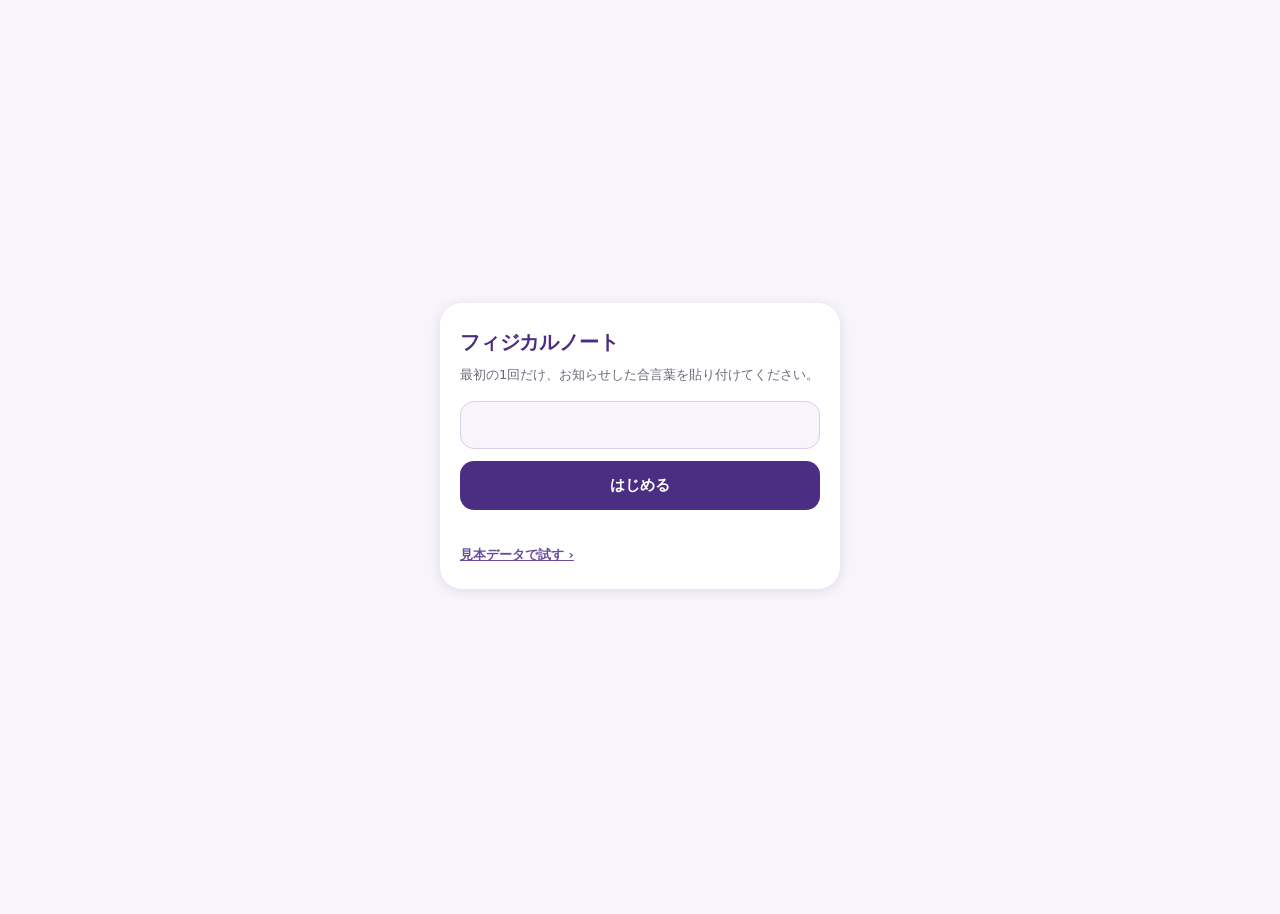
==== commit a3c8c722: "キーボードを閉じたあとに固定部品がずれるのも打ち消す iOS 26では入力欄のキーボードを閉じたあと、下のタブバーや上の紫の帯などの 固定部品が上にずれ、スクロールに合わせて動いてしまうことがある。 " ====
--- a/index.html
+++ b/index.html
@@ -2,12 +2,12 @@
 <html lang="ja">
 <head>
 <meta charset="utf-8">
-<title>Physical Note</title>
+<title>フィジカルノート</title>
 <meta name="viewport" content="width=device-width, initial-scale=1, viewport-fit=cover">
 <meta name="apple-mobile-web-app-capable" content="yes">
 <meta name="mobile-web-app-capable" content="yes">
 <meta name="apple-mobile-web-app-status-bar-style" content="black-translucent">
-<meta name="apple-mobile-web-app-title" content="Physical Note">
+<meta name="apple-mobile-web-app-title" content="フィジカルノート">
 <meta name="theme-color" content="#4b2e83">
 <meta name="referrer" content="no-referrer">
 <link rel="preconnect" href="https://script.google.com" crossorigin>
@@ -210,36 +210,63 @@
 .ybar button{flex:none;background:#fff;color:var(--p800);font-weight:700;padding:7px 12px;border-radius:14px}
 .demo-bar{position:sticky;top:0;z-index:44;background:var(--o100);color:var(--o700);font-size:12px;font-weight:700;text-align:center;padding:calc(6px + env(safe-area-inset-top)) 12px 6px}
 .demo-bar[hidden]{display:none}
-/* iPhoneのホーム画面アプリで下に固定した部品が浮くずれを打ち消す（--gapは画面の下端とのずれをJSで測った値） */
+/* iPhoneのホーム画面アプリで固定した部品がずれるのを打ち消す（--gap・--topは画面とのずれをJSで測った値） */
 .nav{bottom:calc(0px - var(--gap,0px))}
 .sheet{bottom:calc(-40px - var(--gap,0px))}
-.dim,.keyp{bottom:calc(0px - var(--gap,0px))}
+.dim,.keyp{top:var(--top,0px);bottom:calc(0px - var(--gap,0px))}
+body::before{top:var(--top,0px)}
+.ptr,.load{top:calc(env(safe-area-inset-top) + var(--top,0px))}
 </style>
 </head>
 <body>
 <script>
-// iPhoneのホーム画面アプリでは、中身が短い画面などで、下に固定したタブバーやシートが上に浮いてすき間ができることがある。
-// 中身の高さを常に画面いっぱい以上にしたうえで、それでも残るずれを毎回測って打ち消す（--gap）
+// iPhoneのホーム画面アプリでは、中身が短い画面や、キーボードを閉じたあと（iOS 26の不具合）などに、
+// 下に固定したタブバーやシート・上の紫の帯が本来の位置からずれることがある。
+// 中身の高さを常に画面いっぱい以上にしたうえで、残るずれを毎回測って打ち消す（--gap：下側、--top：上側）
 (function(){
   if(!(navigator.standalone||matchMedia('(display-mode: standalone)').matches))return;
+  const vv=window.visualViewport,root=document.documentElement;
   const probe=document.createElement('div');
   probe.style.cssText='position:fixed;top:0;bottom:0;left:0;width:0;visibility:hidden;pointer-events:none';
   document.body.appendChild(probe);
-  let raf=0;
+  const typing=()=>{const a=document.activeElement;return !!a&&(a.tagName==='INPUT'||a.tagName==='TEXTAREA');};
+  let raf=0;const last={top:0,gap:0};
   const fit=()=>{
     raf=0;
     const land=matchMedia('(orientation: landscape)').matches;
     const h=land?Math.min(screen.width,screen.height):Math.max(screen.width,screen.height);
     document.body.style.minHeight=Math.max(innerHeight,h)+'px';
-    // 固定部品の基準になる枠の下端が画面の下端より上にあれば、その分だけ下げる（キーボードなど大きな差は対象外）
-    const gap=Math.round(h-probe.getBoundingClientRect().bottom);
-    document.documentElement.style.setProperty('--gap',(gap>0&&gap<=100?gap:0)+'px');
+    let top=0,gap=0;
+    // 入力中（キーボード表示中）は動かさない
+    if(!typing()){
+      const r=probe.getBoundingClientRect(),d=vv?vv.offsetTop:0;
+      // 固定部品の基準枠が画面に対して上にずれた分（d）と、下端が画面の下端に届かない分を足して下げる
+      top=Math.round(d-r.top);
+      gap=Math.round(h-(r.bottom-d));
+      if(top<0||top>h/2)top=0;
+      if(gap<0||gap>h/2)gap=0;
+    }
+    // 変わったときだけ書き換える（スクロール中に毎回全体を描き直さないように）
+    if(top!==last.top)root.style.setProperty('--top',top+'px');
+    if(gap!==last.gap)root.style.setProperty('--gap',gap+'px');
+    last.top=top;last.gap=gap;
   };
   const later=()=>{if(!raf)raf=requestAnimationFrame(fit);};
+  // キーボードを閉じたあと、少しスクロールを揺らして表示位置を計算し直させる
+  const nudge=()=>{
+    const y=scrollY;
+    if(y>0){scrollTo(scrollX,y-1);scrollTo(scrollX,y);}else{scrollTo(scrollX,1);scrollTo(scrollX,0);}
+    fit();
+  };
   fit();
   addEventListener('resize',later);addEventListener('scroll',later,{passive:true});addEventListener('pageshow',later);
   addEventListener('orientationchange',()=>setTimeout(fit,300));
   document.addEventListener('visibilitychange',later);
+  document.addEventListener('focusout',e=>{
+    if(e.target.tagName!=='INPUT'&&e.target.tagName!=='TEXTAREA')return;
+    setTimeout(nudge,120);setTimeout(nudge,450);
+  });
+  if(vv){vv.addEventListener('resize',later);vv.addEventListener('scroll',later);}
   if(window.ResizeObserver)new ResizeObserver(later).observe(document.body);
 })();
 </script>
@@ -248,7 +275,7 @@
 <div class="demo-bar" id="demoBar" hidden>見本データで表示しています（実際の記録ではありません）</div>
 <div class="keyp" id="keyPanel" hidden>
   <form class="keyc" id="keyForm" autocomplete="off">
-    <h2>Physical Note</h2>
+    <h2>フィジカルノート</h2>
     <p>最初の1回だけ、お知らせした合言葉を貼り付けてください。</p>
     <input id="keyIn" type="text" inputmode="text" autocapitalize="off" autocorrect="off" spellcheck="false" aria-label="合言葉">
     <button type="submit">はじめる</button>
@@ -299,7 +326,7 @@
 <!-- 日ごと -->
 <section id="v-day">
   <div class="top">
-    <div class="trow"><span class="t">Physical Note</span><span class="tbtns"><span class="links" id="gptLinks"><a class="sheetlink" id="gptOpen" rel="noopener">ChatGPT</a><button class="sheetlink" id="gptLink">指示文</button><button class="sheetlink" id="yearPick">記録シート</button><button class="sheetlink gear" id="setLink" aria-label="設定"><svg width="15" height="15" viewBox="0 0 24 24" fill="none" stroke="currentColor" stroke-width="2.2" stroke-linecap="round" stroke-linejoin="round" aria-hidden="true"><circle cx="12" cy="12" r="3"/><path d="M19.4 15a1.7 1.7 0 0 0 .3 1.8l.1.1a2 2 0 1 1-2.8 2.8l-.1-.1a1.7 1.7 0 0 0-1.8-.3 1.7 1.7 0 0 0-1 1.5V21a2 2 0 1 1-4 0v-.1a1.7 1.7 0 0 0-1.1-1.5 1.7 1.7 0 0 0-1.8.3l-.1.1a2 2 0 1 1-2.8-2.8l.1-.1a1.7 1.7 0 0 0 .3-1.8 1.7 1.7 0 0 0-1.5-1H3a2 2 0 1 1 0-4h.1a1.7 1.7 0 0 0 1.5-1.1 1.7 1.7 0 0 0-.3-1.8l-.1-.1a2 2 0 1 1 2.8-2.8l.1.1a1.7 1.7 0 0 0 1.8.3H9a1.7 1.7 0 0 0 1-1.5V3a2 2 0 1 1 4 0v.1a1.7 1.7 0 0 0 1 1.5 1.7 1.7 0 0 0 1.8-.3l.1-.1a2 2 0 1 1 2.8 2.8l-.1.1a1.7 1.7 0 0 0-.3 1.8V9a1.7 1.7 0 0 0 1.5 1H21a2 2 0 1 1 0 4h-.1a1.7 1.7 0 0 0-1.5 1z"/></svg></button></span></span></div>
+    <div class="trow"><span class="t">フィジカルノート</span><span class="tbtns"><span class="links" id="gptLinks"><a class="sheetlink" id="gptOpen" rel="noopener">ChatGPT</a><button class="sheetlink" id="gptLink">指示文</button><button class="sheetlink" id="yearPick">記録シート</button><button class="sheetlink gear" id="setLink" aria-label="設定"><svg width="15" height="15" viewBox="0 0 24 24" fill="none" stroke="currentColor" stroke-width="2.2" stroke-linecap="round" stroke-linejoin="round" aria-hidden="true"><circle cx="12" cy="12" r="3"/><path d="M19.4 15a1.7 1.7 0 0 0 .3 1.8l.1.1a2 2 0 1 1-2.8 2.8l-.1-.1a1.7 1.7 0 0 0-1.8-.3 1.7 1.7 0 0 0-1 1.5V21a2 2 0 1 1-4 0v-.1a1.7 1.7 0 0 0-1.1-1.5 1.7 1.7 0 0 0-1.8.3l-.1.1a2 2 0 1 1-2.8-2.8l.1-.1a1.7 1.7 0 0 0 .3-1.8 1.7 1.7 0 0 0-1.5-1H3a2 2 0 1 1 0-4h.1a1.7 1.7 0 0 0 1.5-1.1 1.7 1.7 0 0 0-.3-1.8l-.1-.1a2 2 0 1 1 2.8-2.8l.1.1a1.7 1.7 0 0 0 1.8.3H9a1.7 1.7 0 0 0 1-1.5V3a2 2 0 1 1 4 0v.1a1.7 1.7 0 0 0 1 1.5 1.7 1.7 0 0 0 1.8-.3l.1-.1a2 2 0 1 1 2.8 2.8l-.1.1a1.7 1.7 0 0 0-.3 1.8V9a1.7 1.7 0 0 0 1.5 1H21a2 2 0 1 1 0 4h-.1a1.7 1.7 0 0 0-1.5 1z"/></svg></button></span></span></div>
     <div class="datebar">
       <button class="round" id="prevDay" aria-label="前の日">‹</button>
       <div class="d num" id="dayTitle">—</div>
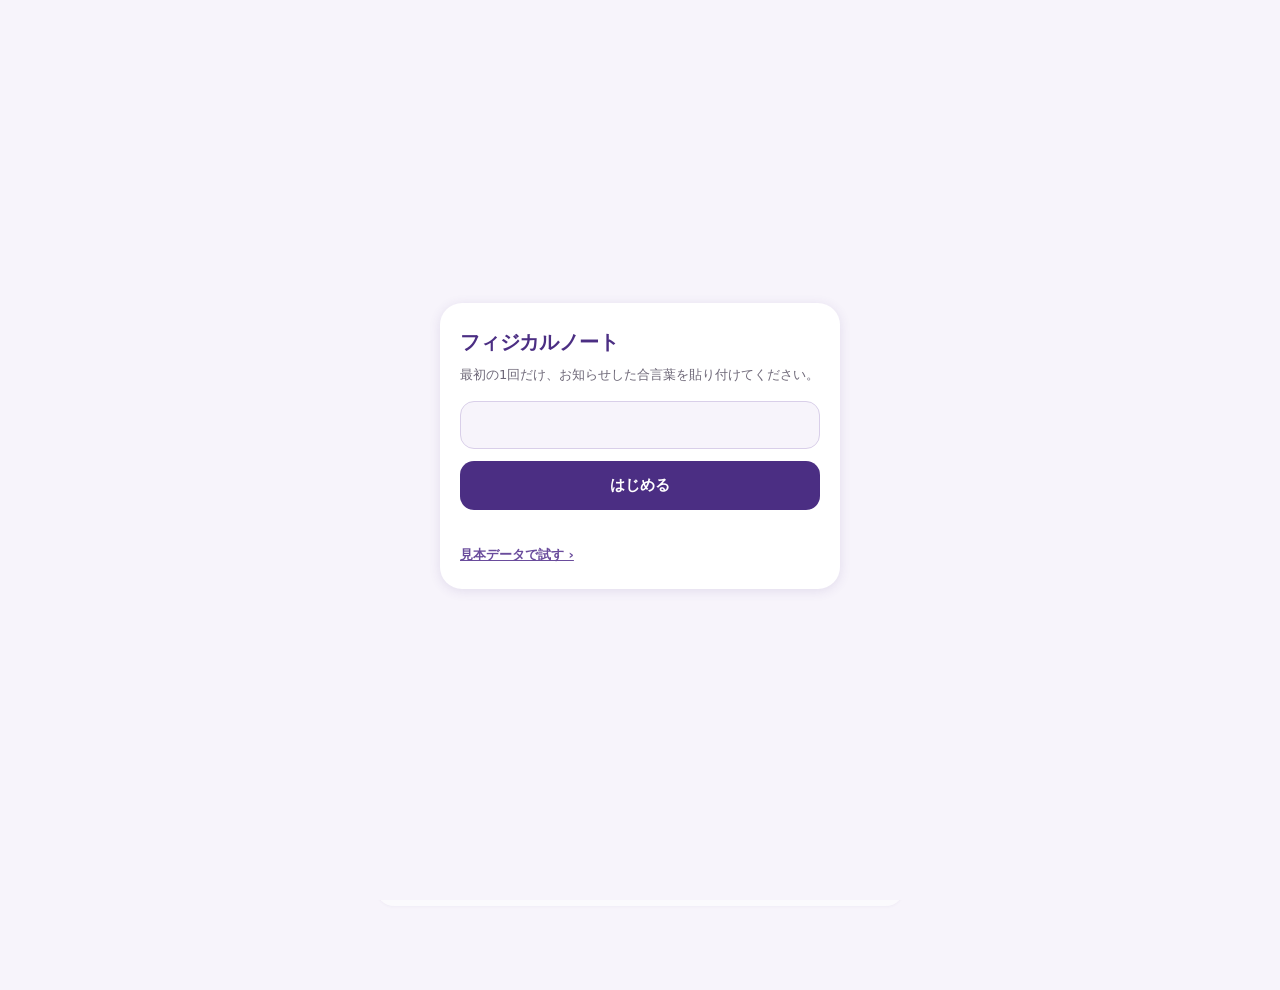
==== commit 7dbfb4ca: "Add training entry to the owner app with existing Sheets and Muse workflow" ====
--- a/index.html
+++ b/index.html
@@ -183,6 +183,10 @@
 .keyc .kerr{color:var(--o700);min-height:1.5em}
 .links{display:flex;gap:6px}
 .links[hidden]{display:none}
+.seth{font-size:14px;margin-top:18px}
+.aipick{display:flex;gap:8px;margin-top:10px}
+.keyc .aipick button{flex:1;width:auto;margin:0;padding:10px 0;min-height:44px;border-radius:12px;background:var(--bg);color:var(--p800);border:1px solid #d9cfe9;font-size:14px}
+.keyc .aipick button[aria-checked="true"]{background:var(--p800);color:#fff;border-color:var(--p800)}
 .sheetlink.gear{display:flex;align-items:center;padding:4px 7px}
 .sheetlink{font-size:12px;font-weight:700;color:#fff;opacity:.9;text-decoration:none;padding:4px 10px;border-radius:999px;background:rgba(255,255,255,.16)}
 .sheetlink[hidden]{display:none}
@@ -217,6 +221,7 @@
 body::before{top:var(--top,0px)}
 .ptr,.load{top:calc(env(safe-area-inset-top) + var(--top,0px))}
 </style>
+<link rel="stylesheet" href="./training-entry/module/training-entry-Dc3kB_Lo.css" />
 </head>
 <body>
 <script>
@@ -312,10 +317,12 @@
 <div class="keyp" id="setPanel" hidden>
   <div class="keyc gemc">
     <h2>設定</h2>
-    <h3 style="font-size:14px;margin-top:16px">「ChatGPT」ボタンで開くチャット</h3>
-    <p>いつも使う ChatGPT のチャットのリンクを貼り付けると、「ChatGPT」ボタンでそのチャットが開きます。空欄なら「フィジカルノート」プロジェクトが開きます。</p>
-    <p>リンクは、ブラウザで ChatGPT のチャットを開いたときのアドレス（https://chatgpt.com/ で始まるもの）です。</p>
-    <input id="setGpt" type="url" inputmode="url" autocapitalize="off" autocorrect="off" spellcheck="false" placeholder="https://chatgpt.com/…" aria-label="ChatGPTのチャットのリンク">
+    <h3 class="seth">連携するAI</h3>
+    <p>上のボタンで開くAIを選びます。ボタンの名前も変わります。</p>
+    <div class="aipick" id="aiPick" role="radiogroup" aria-label="連携するAI"><button type="button" role="radio" data-ai="gemini">Gemini</button><button type="button" role="radio" data-ai="chatgpt">ChatGPT</button><button type="button" role="radio" data-ai="muse">Muse</button></div>
+    <h3 class="seth">開くチャット（なくても大丈夫）</h3>
+    <p>いつも使うチャットのリンクを貼り付けると、ボタンでそのチャットが開きます。リンクを貼ると、どのAIのものかを見て、上の選択も自動で変わります。空欄なら、ChatGPT は「フィジカルノート」プロジェクト、ほかは選んだAIのアプリが開きます。</p>
+    <input id="setGpt" type="url" inputmode="url" autocapitalize="off" autocorrect="off" spellcheck="false" placeholder="https://…" aria-label="チャットのリンク">
     <button type="button" id="setSave">保存</button>
     <button type="button" class="sub" id="setClose">閉じる</button>
     <p class="kerr" id="setErr"></p>
@@ -361,6 +368,7 @@
     <div class="card">
       <h3><span>トレーニング</span></h3>
       <div id="train"></div>
+      <div id="trainEntrySlot"></div>
     </div>
     <div class="card">
       <h3><span id="mealTitle">食事</span><button class="a" id="toList">一覧で見る ›</button></h3>
@@ -482,30 +490,59 @@
 }
 if(DEMO)document.getElementById('demoBar').hidden=false;
 
-// ChatGPT の「フィジカルノート」プロジェクトへ飛ぶボタンと、そこに入れている指示文（chatgpt.txt）
-// chatgpt.com のリンクは、iPhone に ChatGPT アプリが入っていればアプリで開く
+// 連携するAI（Gemini・ChatGPT・Muse）へ飛ぶボタン。ボタンの名前と、押したときに開く先が変わる
+// ChatGPT はふだん「フィジカルノート」プロジェクトを開く。指示文（chatgpt.txt）は下の「指示文」から
+// https のリンクは、iPhone にそのAIのアプリが入っていればアプリで開く
+// Muse は muse.ai のトップではアプリが開かないので、アプリが受け取る /chat を開く
 const CHATGPT_URL='https://chatgpt.com/g/g-p-6adacd56cec48191952dcab46fca562a';
-const LS_GPTURL='physicalnote.gpturl',GPT_RE=/^https:\/\/(chatgpt\.com|chat\.openai\.com)\//;
-function gptUrl(){try{const u=localStorage.getItem(LS_GPTURL)||'';return GPT_RE.test(u)?u:'';}catch(_){return '';}}
-document.getElementById('gptOpen').href=CHATGPT_URL;
+const LS_GPTURL='physicalnote.gpturl',LS_AI='physicalnote.ai';
+const AIS={
+  gemini:{name:'Gemini',home:'https://gemini.google.com/app',re:/^https:\/\/(gemini\.google\.com|g\.co\/gemini)\//,pkg:'com.google.android.apps.bard',scheme:'googlegemini://'},
+  chatgpt:{name:'ChatGPT',home:CHATGPT_URL,re:/^https:\/\/(chatgpt\.com|chat\.openai\.com)\//,pkg:'com.openai.chatgpt'},
+  muse:{name:'Muse',home:'https://muse.ai/chat',re:/^https:\/\/([a-z0-9-]+\.)*muse\.ai\//},
+};
+function aiOf(u){for(const k in AIS)if(AIS[k].re.test(u))return k;return '';}
+function aiLink(){try{const u=localStorage.getItem(LS_GPTURL)||'';return aiOf(u)?u:'';}catch(_){return '';}}
+function aiKey(){const l=aiLink();if(l)return aiOf(l);let k='';try{k=localStorage.getItem(LS_AI)||'';}catch(_){}return AIS[k]?k:'chatgpt';}
+function paintAi(){const a=document.getElementById('gptOpen'),k=aiKey();a.textContent=AIS[k].name;a.href=aiLink()||AIS[k].home;}
+paintAi();
 document.getElementById('gptOpen').addEventListener('click',e=>{
   e.preventDefault();
-  const url=gptUrl()||CHATGPT_URL,ua=navigator.userAgent;
-  // Android は ChatGPT アプリ（com.openai.chatgpt）で開き、入っていなければブラウザで開く
-  if(/Android/i.test(ua)){location.href='intent://'+url.replace(/^https:\/\//,'')+'#Intent;scheme=https;package=com.openai.chatgpt;S.browser_fallback_url='+encodeURIComponent(url)+';end';return;}
-  // iPhone は同じ画面でリンクを開くと、入っていれば ChatGPT アプリが受け取る
-  if(/iPhone|iPad|iPod/i.test(ua)||(/Macintosh/.test(ua)&&navigator.maxTouchPoints>1)){location.href=url;return;}
+  const ai=AIS[aiKey()],chat=aiLink(),url=chat||ai.home,ua=navigator.userAgent;
+  // Android はAIのアプリで開き、入っていなければブラウザで開く
+  if(/Android/i.test(ua)){location.href=ai.pkg?'intent://'+url.replace(/^https:\/\//,'')+'#Intent;scheme=https;package='+ai.pkg+';S.browser_fallback_url='+encodeURIComponent(url)+';end':url;return;}
+  if(/iPhone|iPad|iPod/i.test(ua)||(/Macintosh/.test(ua)&&navigator.maxTouchPoints>1)){
+    if(chat||!ai.scheme){location.href=url;return;}
+    // Gemini はアプリを直接開く。入っていなくて画面が残ったままなら、ウェブ版へ
+    let gone=false;const off=()=>{if(document.hidden)gone=true;};
+    document.addEventListener('visibilitychange',off);
+    setTimeout(()=>{document.removeEventListener('visibilitychange',off);if(!gone&&!document.hidden)location.href=url;},1500);
+    location.href=ai.scheme;return;
+  }
   window.open(url,'_blank','noopener');
 });
 // 設定
-document.getElementById('setLink').addEventListener('click',()=>{document.getElementById('setGpt').value=gptUrl();document.getElementById('setErr').textContent='';document.getElementById('setPanel').hidden=false;});
-document.getElementById('setGpt').addEventListener('input',()=>{document.getElementById('setErr').textContent='';});
+let setAi='chatgpt';
+function pickAi(k){setAi=k;document.querySelectorAll('#aiPick button').forEach(b=>b.setAttribute('aria-checked',b.dataset.ai===k?'true':'false'));}
+document.getElementById('setLink').addEventListener('click',()=>{document.getElementById('setGpt').value=aiLink();pickAi(aiKey());document.getElementById('setErr').textContent='';document.getElementById('setPanel').hidden=false;});
+document.getElementById('aiPick').addEventListener('click',e=>{
+  const b=e.target.closest('button[data-ai]');if(!b)return;
+  // 別のAIを選んだら、ほかのAIのリンクは外す
+  const inp=document.getElementById('setGpt'),k=aiOf(inp.value.trim());
+  if(k&&k!==b.dataset.ai)inp.value='';
+  pickAi(b.dataset.ai);document.getElementById('setErr').textContent='';
+});
+document.getElementById('setGpt').addEventListener('input',e=>{
+  document.getElementById('setErr').textContent='';
+  const k=aiOf(e.target.value.trim());if(k)pickAi(k);
+});
 document.getElementById('setClose').addEventListener('click',()=>{document.getElementById('setPanel').hidden=true;});
 document.getElementById('setSave').addEventListener('click',()=>{
   const v=document.getElementById('setGpt').value.trim(),err=document.getElementById('setErr');
-  if(v&&!GPT_RE.test(v)){err.textContent='https://chatgpt.com/ で始まるリンクを貼り付けてください';return;}
-  try{v?localStorage.setItem(LS_GPTURL,v):localStorage.removeItem(LS_GPTURL);}catch(_){}
-  document.getElementById('setPanel').hidden=true;
+  if(v&&!aiOf(v)){err.textContent='Gemini・ChatGPT・Muse のチャットのリンク（https:// で始まるもの）を貼り付けてください';return;}
+  const k=v?aiOf(v):setAi;
+  try{localStorage.setItem(LS_AI,k);v?localStorage.setItem(LS_GPTURL,v):localStorage.removeItem(LS_GPTURL);}catch(_){}
+  paintAi();document.getElementById('setPanel').hidden=true;
 });
 if(DEMO)document.getElementById('gptLinks').hidden=true;
 document.getElementById('gptLink').addEventListener('click',async()=>{
@@ -635,7 +672,7 @@
     const x=sp.x;drop();
     if(RM.matches){(mut||o.step)(dir);o.paint();sp.set(0);fade(pane);return;}
     ghost=pane.cloneNode(true);ghost.removeAttribute('id');ghost.querySelectorAll('[id]').forEach(n=>n.removeAttribute('id'));
-    ghost.classList.add('ghost');ghost._dir=dir;box.appendChild(ghost);
+    ghost.classList.add('ghost');ghost._dir=dir;ghost.inert=true;ghost.setAttribute('aria-hidden','true');box.appendChild(ghost);
     (mut||o.step)(dir);o.paint();
     sp.set(x+dir*W());
     sp.to(0,{velocity:v||0,damping:1,response:.4},drop);
@@ -1022,5 +1059,10 @@
   if('serviceWorker' in navigator&&location.protocol==='https:')addEventListener('load',()=>navigator.serviceWorker.register('sw.js').catch(()=>{}));
 })();
 </script>
+<div id="trainingEntryRoot"></div>
+<script>
+window.pnTrainingBridge={selectedDate:()=>S.date,mode:DEMO?'preview':'personal',allowedYear:2026};
+</script>
+<script type="module" src="./training-entry/module/training-entry-67tKzgq6.js"></script>
 </body>
 </html>
--- a/training-entry/module/training-entry-Dc3kB_Lo.css
+++ b/training-entry/module/training-entry-Dc3kB_Lo.css
@@ -0,0 +1 @@
+.pn-te,.pn-te-launch{--lightningcss-light:initial;--lightningcss-dark: ;color-scheme:light dark;--purple:#6a4c9c;--blue:#0071e3;--on-blue:#fff;--surface:#fff;--section:#f5f5f7;--fill:#e8e8ed;--text:#1d1d1f;--text-2:#56565b;--hairline:#d2d2d7;--radius-card:1.125rem;--radius-control:.875rem;--control:2.75rem;font-family:-apple-system,BlinkMacSystemFont,system-ui,Hiragino Sans,Hiragino Kaku Gothic ProN,Segoe UI,Noto Sans JP,sans-serif;font-size:1.0625rem;line-height:1.5}@media (prefers-color-scheme:dark){.pn-te,.pn-te-launch{--lightningcss-light: ;--lightningcss-dark:initial}}.pn-te-launch{flex-wrap:wrap;align-items:center;gap:.5rem .75rem;margin-top:.75rem;display:flex}.pn-te-launch .pn-te-launch-button{min-height:var(--control);border-radius:var(--radius-control);background:var(--blue);color:var(--on-blue);opacity:1;padding:.5rem 1.25rem;font-size:1.0625rem;font-weight:600}.pn-te-launch .pn-te-launch-button:active{opacity:1;transform:scale(.98)}.pn-te-launch .pn-te-launch-note{color:var(--text-2);overflow-wrap:anywhere;margin:0;font-size:.9375rem}.pn-te{overscroll-behavior:contain;width:100%;max-width:none;height:100%;max-height:none;color:var(--text);background:var(--surface);text-align:left;letter-spacing:0;border:none;margin:0;padding:0;position:fixed;inset:0;overflow-y:auto}.pn-te:not([open]){display:none}.pn-te::backdrop{background:#000}@media (prefers-color-scheme:dark){.pn-te{--surface:#000;--section:#1c1c1e;--fill:#2c2c2e;--text:#f5f5f7;--text-2:#aeaeb2;--hairline:#38383a}}.pn-te *,.pn-te :before,.pn-te :after{box-sizing:border-box}.pn-te .page{max-width:35rem;padding:calc(1rem + env(safe-area-inset-top)) 1rem calc(3rem + env(safe-area-inset-bottom));margin:0 auto}.pn-te .brand{color:var(--text-2);margin:0 0 .5rem;font-size:.9375rem;font-weight:600}.pn-te .notice{background:var(--section);border:1px solid var(--hairline);border-radius:var(--radius-control);margin-bottom:1.5rem;padding:.5rem .875rem}.pn-te .notice p{margin:0;font-size:.9375rem}.pn-te .notice-title{font-weight:600}.pn-te .screen{flex-direction:column;gap:1.25rem;animation:.24s ease-out pn-te-rise;display:flex}@keyframes pn-te-rise{0%{opacity:0;transform:translateY(.5rem)}to{opacity:1;transform:none}}.pn-te h1{letter-spacing:-.01em;margin:0;font-size:2rem;font-weight:600;line-height:1.2}.pn-te p,.pn-te ol,.pn-te ul{margin:0}.pn-te .draft-date{margin-top:-.75rem}.pn-te .group{background:var(--section);border-radius:var(--radius-card);flex-direction:column;gap:.75rem;padding:1rem;display:flex}.pn-te .group-title{margin:0;font-size:1.0625rem;font-weight:600}.pn-te .row{grid-template-columns:repeat(auto-fit,minmax(9rem,1fr));gap:.75rem;display:grid}.pn-te .field{flex-direction:column;gap:.25rem;min-width:0;display:flex}.pn-te .label{font-weight:600}.pn-te .hint{color:var(--text-2);margin:0;font-size:.9375rem;font-weight:400}.pn-te .label .hint,.pn-te .group-title .hint{margin-left:.25rem}.pn-te input[type=text],.pn-te input[type=date],.pn-te input[type=time],.pn-te select,.pn-te textarea{font:inherit;color:var(--text);background:var(--surface);border:1px solid var(--hairline);border-radius:var(--radius-control);min-height:var(--control);width:100%;min-width:0;margin:0;padding:.5rem .75rem}.pn-te textarea.free-text{resize:vertical;min-height:12rem}.pn-te textarea.record-text{resize:vertical;white-space:pre-wrap;overflow-wrap:anywhere;min-height:16rem;font-size:.9375rem}.pn-te select:disabled{color:var(--text-2);background:var(--fill)}.pn-te .unit-input{align-items:center;gap:.5rem;display:flex}.pn-te .check{min-height:var(--control);cursor:pointer;align-items:center;gap:.75rem;display:flex}.pn-te .check input{width:1.5rem;height:1.5rem;accent-color:var(--blue);margin:0}.pn-te .check+.hint{margin-top:-1rem}.pn-te button{font:inherit;min-height:var(--control);border-radius:var(--radius-control);cursor:pointer;opacity:1;-webkit-user-select:auto;user-select:auto;border:none;justify-content:center;align-items:center;gap:.375rem;padding:.5rem 1rem;transition:transform .12s ease-out;display:inline-flex}.pn-te button:active:not(:disabled){opacity:1;transform:scale(.98)}.pn-te button:disabled{cursor:not-allowed;color:var(--text-2);background:var(--fill);opacity:1;transform:none}.pn-te .primary{background:var(--blue);color:var(--on-blue);font-weight:600}.pn-te .secondary{background:var(--fill);color:var(--text)}.pn-te .secondary .icon,.pn-te .list-button .icon,.pn-te .back .icon{color:var(--purple)}.pn-te .topbar{flex-wrap:wrap;align-items:center;gap:0 .75rem;display:flex}.pn-te .back{color:var(--text);background:0 0;padding-left:.25rem}.pn-te .actions{flex-wrap:wrap;gap:.5rem;display:flex}.pn-te .exercise-list{flex-direction:column;gap:.5rem;padding:0;list-style:none;display:flex}.pn-te .exercise-list li{background:var(--surface);border-radius:var(--radius-control);min-width:0}.pn-te .list-button{background:var(--surface);width:100%;color:var(--text);text-align:left;justify-content:space-between}.pn-te .list-button span{overflow-wrap:anywhere;min-width:0}.pn-te .summary{overflow-wrap:anywhere;padding:0 1rem .75rem}.pn-te .summary-mode{color:var(--text-2);font-size:.9375rem}.pn-te .summary-sets{padding-left:0;font-size:.9375rem;list-style:none}.pn-te fieldset{border:none;min-width:0;margin:0;padding:0}.pn-te .segmented{flex-wrap:wrap;gap:.5rem;display:flex}.pn-te .segmented legend{margin-bottom:.25rem;padding:0}.pn-te .segment{position:relative}.pn-te .segment input{opacity:0;margin:0;position:absolute;inset:0}.pn-te .segment span{min-height:var(--control);border-radius:var(--radius-control);background:var(--fill);cursor:pointer;border:1px solid #0000;align-items:center;padding:.5rem 1.25rem;display:inline-flex}.pn-te .segment input:checked+span{background:var(--surface);border-color:var(--text);font-weight:600}.pn-te .segment input:focus-visible+span{outline:3px solid var(--blue);outline-offset:2px}.pn-te .info{background:var(--section);border-radius:var(--radius-control);padding:.75rem 1rem}.pn-te .info p{margin:0}.pn-te .sets{flex-direction:column;gap:.75rem;padding:0;list-style:none;display:flex}.pn-te .set{background:var(--section);border-radius:var(--radius-card);padding:1rem}.pn-te .set-title{float:left;width:100%;margin-bottom:.5rem;padding:0;font-weight:600}.pn-te .set-title+*{clear:both}.pn-te .set .segmented legend{float:left;width:100%}.pn-te .bw{flex-direction:column;gap:.75rem;margin-bottom:.75rem;display:flex}.pn-te .previous{color:var(--text-2);margin:.5rem 0 0;font-size:.9375rem}.pn-te h1:focus{outline:none}.pn-te h1:focus-visible,.pn-te :focus-visible,.pn-te-launch :focus-visible{outline:3px solid var(--blue);outline-offset:2px}@media (prefers-reduced-motion:reduce){.pn-te *,.pn-te :before,.pn-te :after,.pn-te-launch *{transition:none!important;animation:none!important}.pn-te button:active:not(:disabled),.pn-te-launch .pn-te-launch-button:active{opacity:1;transform:none}}.pn-te .steps,.pn-te .issues{margin:.25rem 0;padding-left:1.5rem;font-size:.9375rem}.pn-te .verification{border:2px solid var(--text);border-radius:var(--radius-control);margin:0 0 .75rem;padding:.5rem .875rem;font-weight:600}
